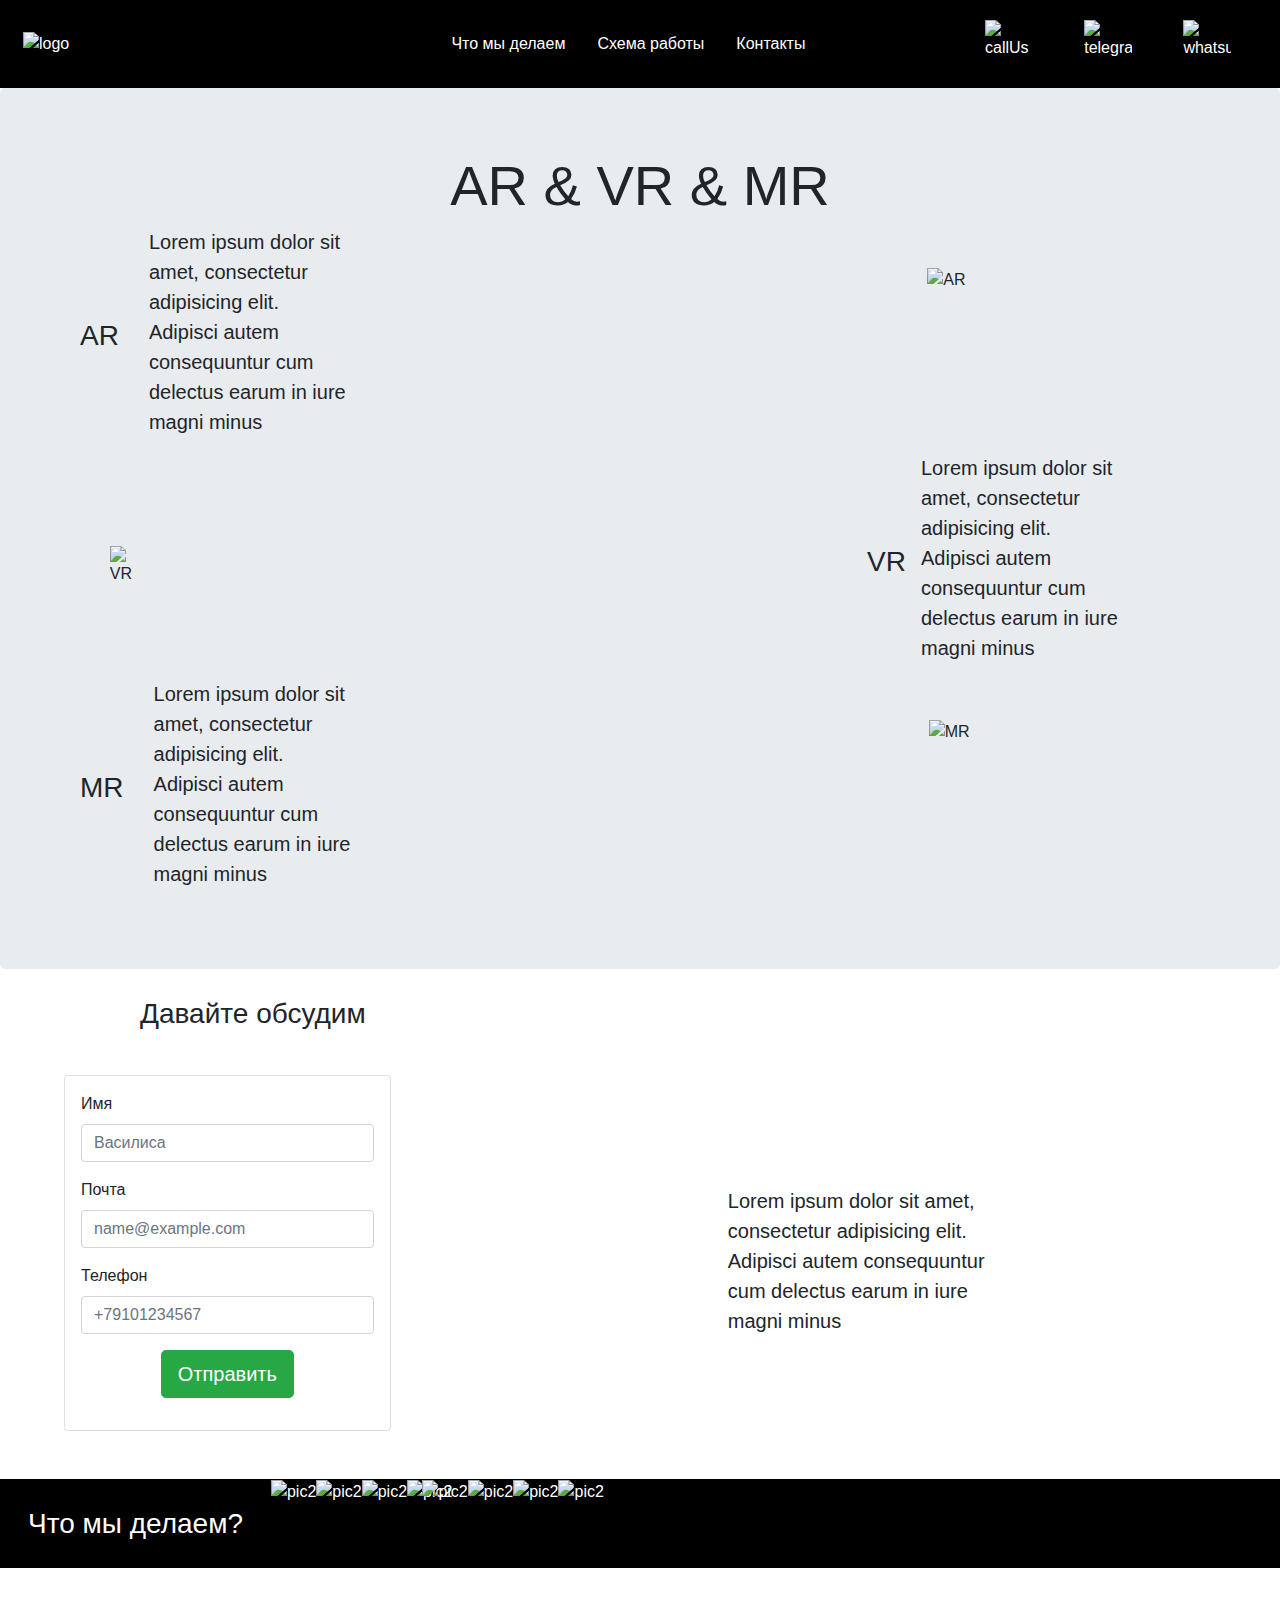
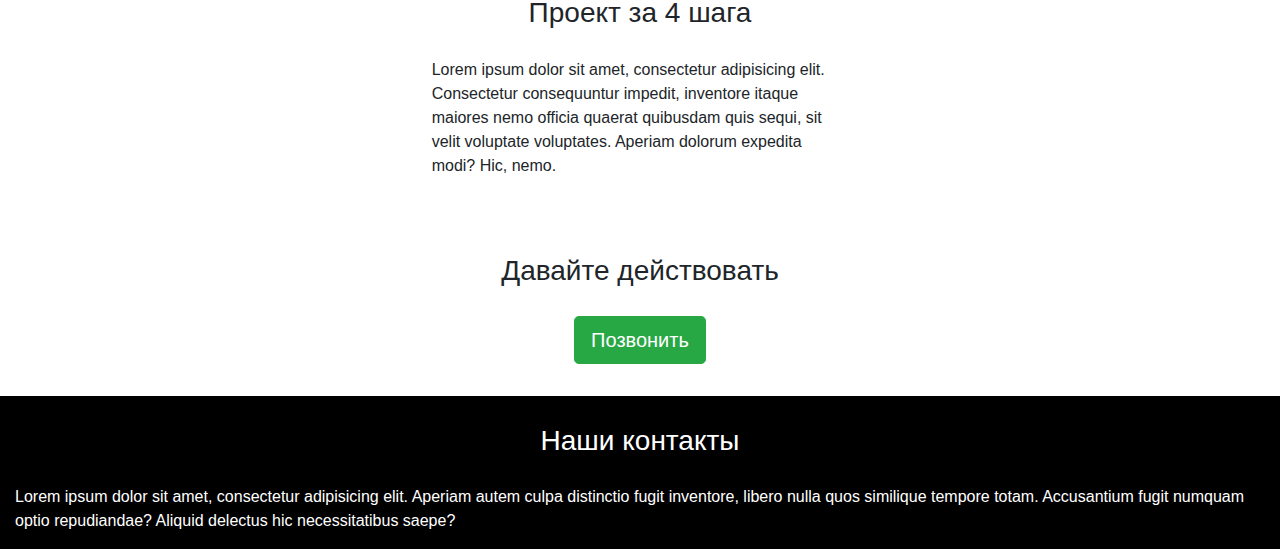
==== index.html @ c07c41b3 "add prototype" ====
<!DOCTYPE html>
<html lang="en">
<head>
    <link rel="stylesheet" href="https://stackpath.bootstrapcdn.com/bootstrap/4.3.1/css/bootstrap.min.css" integrity="sha384-ggOyR0iXCbMQv3Xipma34MD+dH/1fQ784/j6cY/iJTQUOhcWr7x9JvoRxT2MZw1T" crossorigin="anonymous">
    <link href="style.css" rel="stylesheet">
    <meta charset="UTF-8">
    <title>Title</title>
</head>
<body>
<div class="container-fluid">

<!--Первый-->

    <div class="row menu navbar">
        <div class="col">
            <img class="logo_menu" src="https://i.ibb.co/WftdtD3/logo-AVM.png" alt="logo"/>
        </div>
        <div class="col-6">
            <ul class="menu__navbar nav justify-content-center">
                <li class="nav-item">
                    <p class="nav-link">Что мы делаем</p>
                </li>
                <li class="nav-item">
                    <p class="nav-link">Схема работы</p>
                </li>
                <li class="nav-item">
                    <p class="nav-link">Контакты</p>
                </li>
        </div>
        <div class="col d-flex justify-content-center">
            <img class="msg_logo" src="https://image.flaticon.com/icons/svg/1680/1680033.svg" alt="callUs"/>
            <img class="msg_logo" src="https://image.flaticon.com/icons/svg/906/906377.svg" alt="telegram"/>
            <img class="msg_logo" src="https://image.flaticon.com/icons/svg/1384/1384055.svg" alt="whatsupp"/>
        </div>
    </div>

<!--Второй-->

    <div class="row jumbotron">
        <div class="row d-flex justify-content-center">
            <h1 class="display-4">AR & VR & MR</h1>
        </div>
        <div class="row">
            <div class="col-auto d-flex align-items-center ar-row">
            <h3>AR</h3>
            </div>
            <div class="col">
            <p class="lead text__lead">Lorem ipsum dolor sit amet, consectetur adipisicing elit. Adipisci autem consequuntur cum delectus earum in iure magni minus</p>
        </div>
            <div class="col"></div>
            <div class="col d-flex align-items-center">
                <img class="logo_lead" src="https://image.flaticon.com/icons/svg/1615/1615105.svg" alt="AR"/>
            </div>
        </div>
        <div class="row justify-content-end">
            <div class="col-auto d-flex align-items-center vr-row">
                <div class="col"></div>
                <div class="col">
                    <img class="logo_lead logo_lead_left" src="https://image.flaticon.com/icons/svg/1679/1679047.svg" alt="VR"/>
                </div>
                <h3>VR</h3>
            <div class="col-auto">
            <p class="lead text__lead">Lorem ipsum dolor sit amet, consectetur adipisicing elit. Adipisci autem consequuntur cum delectus earum in iure magni minus</p>
            </div>
            </div>
        </div>
        <div class="row">
            <div class="col-auto d-flex align-items-center mr-row">
            <h3>MR</h3>
            </div>
            <div class="col">
            <p class="lead text__lead">Lorem ipsum dolor sit amet, consectetur adipisicing elit. Adipisci autem consequuntur cum delectus earum in iure magni minus</p>
            </div>
            <div class="col"></div>

            <div class="col d-flex align-items-center">
                <img class="logo_lead" src="https://image.flaticon.com/icons/svg/1679/1679040.svg" alt="MR"/>
            </div>
        </div>
    </div>

<!--Третий-->

    <div class="row">
        <div class="row">
            <div class="col">
                   <h3 class="text_form">Давайте обсудим</h3>
             </div>
        </div>
        <div class="row">
            <div class="col-4">
        <div class="card form-card">
            <form>
                <div class="form-group">
                <label for="exampleFormControlInput1">Имя</label>
                <input class="form-control" type="text" placeholder="Василиса">
                </div>
                <div class="form-group">
                    <label for="exampleFormControlInput1">Почта</label>
                    <input type="email" class="form-control" id="exampleFormControlInput1" placeholder="name@example.com">
                </div>
                <div class="form-group">
                    <label for="exampleFormControlInput1">Телефон</label>
                    <input type="tel" class="form-control" id="exampleFormControlInput2" placeholder="+79101234567">
                </div>
                <div class="form-group d-flex justify-content-center">
                <button class="btn btn-success btn-lg">Отправить</button>
                </div>
            </form>
            </div>
            </div>
            <div class="col"></div>

            <div class="col justify-content-end d-flex align-items-center">
                <p class="lead">Lorem ipsum dolor sit amet, consectetur adipisicing elit. Adipisci autem consequuntur cum delectus earum in iure magni minus</p>
            </div>
            <div class="col"></div>
        </div>
    </div>

<!--Четвертый-->

    <div class="row row-grid">
        <div class="row">
            <div class="col d-flex justify-content-center">
                 <h3 class="h3_text"> Что мы делаем?</h3>
            </div>
            <div class="row">
                <div class="col grid">
                    <img class="pic_grid" src="https://angvremya.ru/uploads/posts/2017-10/1507474859_dsc_5240.jpg" alt="pic2"/>
                    <p class="pic_grid__text">Lorem ipsum dolor sit amet, consectetur adipisicing elit. Adipisci autem consequuntur cum delectus earum in iure magni minus</p>
                </div>
                <div class="col grid">
                    <img class="pic_grid" src="https://angvremya.ru/uploads/posts/2017-10/1507474859_dsc_5240.jpg" alt="pic2"/>
                    <p class="pic_grid__text">Lorem ipsum dolor sit amet, consectetur adipisicing elit. Adipisci autem consequuntur cum delectus earum in iure magni minus</p>
                </div>
                <div class="col grid">
                    <img class="pic_grid" src="https://angvremya.ru/uploads/posts/2017-10/1507474859_dsc_5240.jpg" alt="pic2"/>
                    <p class="pic_grid__text">Lorem ipsum dolor sit amet, consectetur adipisicing elit. Adipisci autem consequuntur cum delectus earum in iure magni minus</p>

                </div>
                <div class="col grid">
                    <img class="pic_grid" src="https://angvremya.ru/uploads/posts/2017-10/1507474859_dsc_5240.jpg" alt="pic2"/>
                    <p class="pic_grid__text">Lorem ipsum dolor sit amet, consectetur adipisicing elit. Adipisci autem consequuntur cum delectus earum in iure magni minus</p>

                </div>
            </div>
            <div class="row">
                <div class="col grid">
                    <img class="pic_grid" src="https://angvremya.ru/uploads/posts/2017-10/1507474859_dsc_5240.jpg" alt="pic2"/>
                    <p class="pic_grid__text">Lorem ipsum dolor sit amet, consectetur adipisicing elit. Adipisci autem consequuntur cum delectus earum in iure magni minus</p>

                </div>
                <div class="col grid">
                    <img class="pic_grid" src="https://angvremya.ru/uploads/posts/2017-10/1507474859_dsc_5240.jpg" alt="pic2"/>
                    <p class="pic_grid__text">Lorem ipsum dolor sit amet, consectetur adipisicing elit. Adipisci autem consequuntur cum delectus earum in iure magni minus</p>

                </div>
                <div class="col grid">
                    <img class="pic_grid" src="https://angvremya.ru/uploads/posts/2017-10/1507474859_dsc_5240.jpg" alt="pic2"/>
                    <p class="pic_grid__text">Lorem ipsum dolor sit amet, consectetur adipisicing elit. Adipisci autem consequuntur cum delectus earum in iure magni minus</p>

                </div>
                <div class="col grid">
                    <img class="pic_grid" src="https://angvremya.ru/uploads/posts/2017-10/1507474859_dsc_5240.jpg" alt="pic2"/>
                    <p class="pic_grid__text">Lorem ipsum dolor sit amet, consectetur adipisicing elit. Adipisci autem consequuntur cum delectus earum in iure magni minus</p>

                </div>
            </div>
        </div>
    </div>

    <!--Пятый-->

    <div class="row row-round">
        <div class="row">
            <div class="col d-flex justify-content-center">
                <h3 class="h3_text"> Проект за 4 шага</h3>
            </div>
            <div class="row">
                <div class="col"></div>
                <div class="col">
                    <p>Lorem ipsum dolor sit amet, consectetur adipisicing elit. Consectetur consequuntur impedit, inventore itaque maiores nemo officia quaerat quibusdam quis sequi, sit velit voluptate voluptates. Aperiam dolorum expedita modi? Hic, nemo.   </p>
                </div>
                <div class="col"></div>
            </div>
        </div>
    </div>

    <!--Шестой-->

    <div class="row row_call_us">
            <div class="col d-flex justify-content-center">
                <h3 class="h3_text">Давайте действовать</h3>
            </div>
              <div class="w-100"></div>
                <div class="col d-flex justify-content-center align-items-center">
                    <button class="btn btn-success btn-lg">Позвонить</button>
                </div>
            </div>

    <!--Седьмой-->

    <div class="row row-contacts">
        <div class="col d-flex justify-content-center">
            <h3 class="h3_text">Наши контакты</h3>
        </div>
        <div class="w-100"></div>
        <div class="col d-flex justify-content-center align-items-center">
            <p>Lorem ipsum dolor sit amet, consectetur adipisicing elit. Aperiam autem culpa distinctio fugit inventore, libero nulla quos similique tempore totam. Accusantium fugit numquam optio repudiandae? Aliquid delectus hic necessitatibus saepe?</p>
        </div>
    </div>
</div>
</body>
</html>
---- style.css ----
.menu {
    background-color: black;
    color: white;
    padding: 0.5em;
}

.logo_menu {
    height: 3em;
    width: 9em;
}
.msg_logo {
    height: 3em;
    width: 3em;
    margin: 0 1.6em;
}

.menu__navbar {
    padding-top: 1em;
}

.text__lead {
    width: 10em;
}

.jumbotron {
    display:block;
    margin-bottom: 0;
}

.logo_lead {
    height: 9em;
    margin: 0 1.6em;
}

.logo_lead_left {
    margin-right: 45em;
}

.vr-row {
    margin-right: 7em;

}

.ar-row, .mr-row {
    margin-left: 3em;
}

.form-card {
    padding: 1em 1em 1em 1em;
    margin: 1em 1em 3em 4em;
}

.h3_text {
    margin: 1em 1em 1em 1em;
}

.text_form {
    margin: 1em 1em 1em 5em;

}



.callbackform {
    /*background-color: bisque;*/
}

.row-grid {
    background-color: black;
    color: white;
}

.pic_grid {
    width: 100%;
}

.grid {
    padding: 0;
}

.pic_grid__text {
    opacity: 0;
    position: absolute;
}


.grid:hover {
    content: ' ';
    background-color: rgba(0, 0, 0, 0.5);
    height: 100%;
    opacity: 0.8;
    -webkit-transition: opacity 0.3s;
    -moz-transition: opacity 0.3s;
    -o-transition: opacity 0.3s;
    -ms-transition: opacity 0.3s;
    transition: opacity 0.3s;
}

.grid:hover > .pic_grid__text {
    opacity: 1;
    position: absolute;
    bottom: 3em;
    /* left: 3em; */
    padding-left: 4em;
    color: white;
    width: 20em;
}

.grid:hover:after {
    opacity: 0;
}

.row-round {
    background-color: white;
}

.row_call_us {
    background-image: url("https://cdn.pixabay.com/photo/2014/11/19/09/49/boardwalk-537113_1280.jpg");
    background-repeat: no-repeat;
    background-size: cover;
    /*background-position: left, right;*/
    background-attachment:  scroll;
    padding-bottom: 2em;
}

.msg_logo_xl {
    height: 6em;
    width: 6em;
    margin: 0 1.6em;
}

.row-contacts {
    background: black;
    color: white;
}

.row-round {
    padding-bottom: 2em;
}
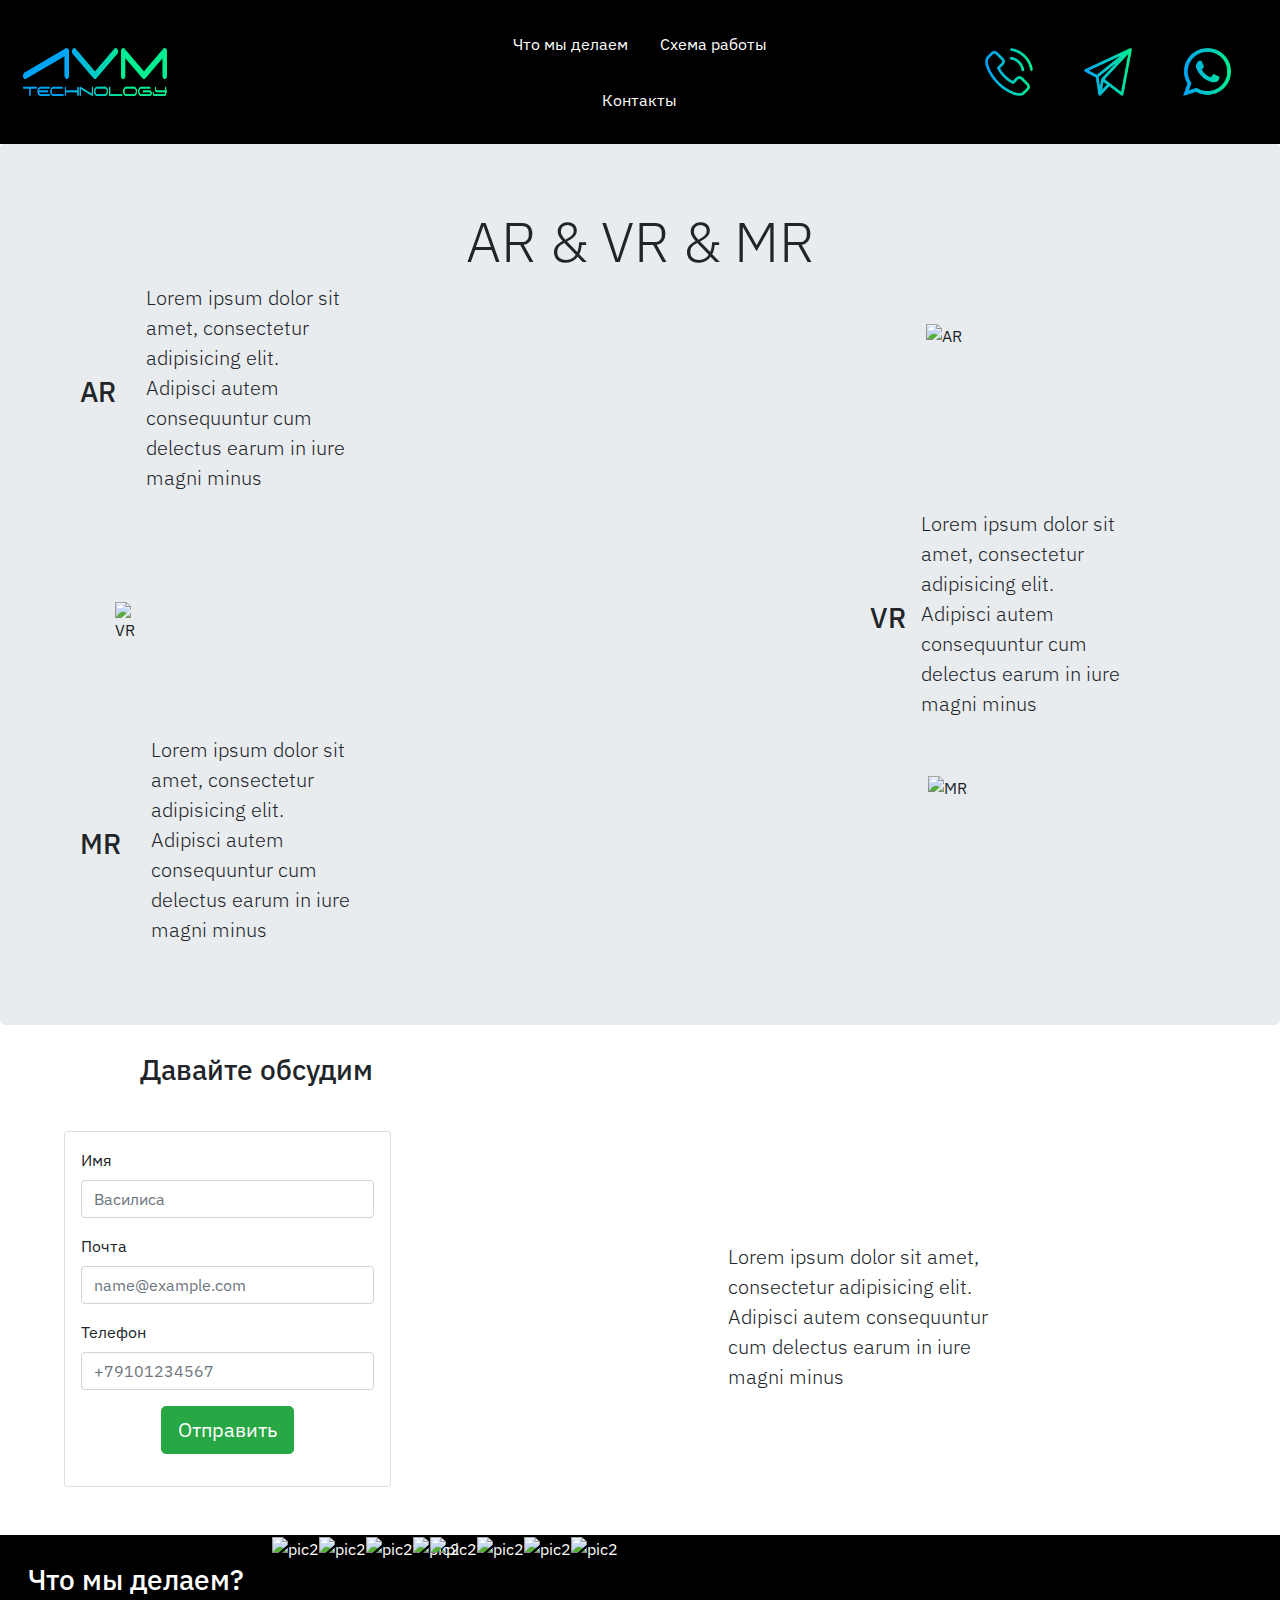
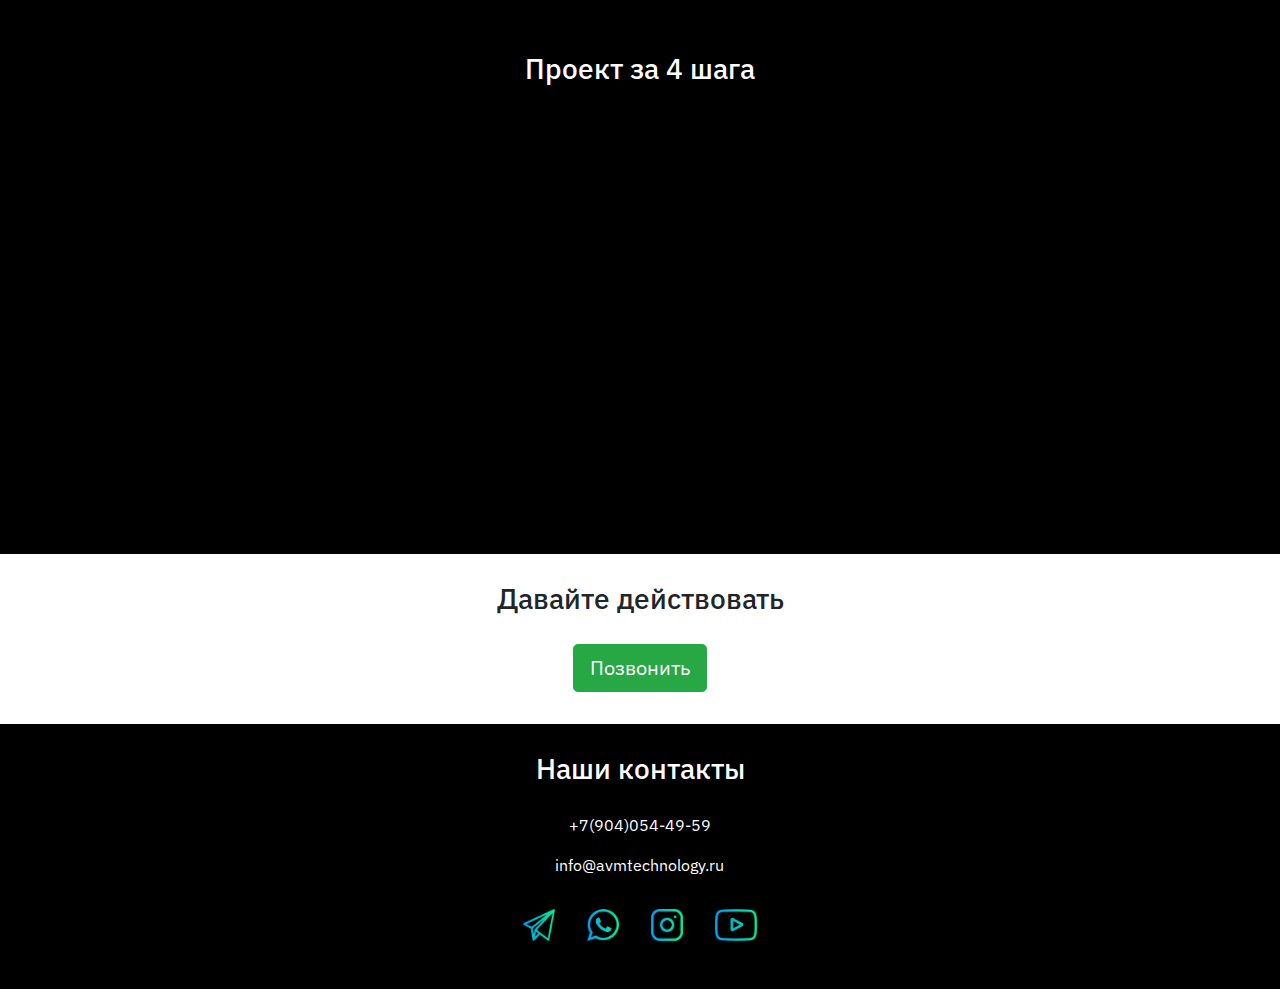
==== commit 4a329d5a: "add animation and original social icon" ====
--- a/index.html
+++ b/index.html
@@ -2,20 +2,21 @@
 <html lang="en">
 <head>
     <link rel="stylesheet" href="https://stackpath.bootstrapcdn.com/bootstrap/4.3.1/css/bootstrap.min.css" integrity="sha384-ggOyR0iXCbMQv3Xipma34MD+dH/1fQ784/j6cY/iJTQUOhcWr7x9JvoRxT2MZw1T" crossorigin="anonymous">
+    <link href="https://fonts.googleapis.com/css?family=IBM+Plex+Sans|Open+Sans" rel="stylesheet">
     <link href="style.css" rel="stylesheet">
+    <link rel="stylesheet" href="revealator/fm.revealator.jquery.min.css">
     <meta charset="UTF-8">
     <title>Title</title>
 </head>
 <body>
 <div class="container-fluid">
-
 <!--Первый-->
 
     <div class="row menu navbar">
         <div class="col">
-            <img class="logo_menu" src="https://i.ibb.co/WftdtD3/logo-AVM.png" alt="logo"/>
-        </div>
-        <div class="col-6">
+            <img class="logo_menu" src="img/logo_AVM.png" alt="logo"/>
+        </div>
+        <div class="col">
             <ul class="menu__navbar nav justify-content-center">
                 <li class="nav-item">
                     <p class="nav-link">Что мы делаем</p>
@@ -27,10 +28,10 @@
                     <p class="nav-link">Контакты</p>
                 </li>
         </div>
-        <div class="col d-flex justify-content-center">
-            <img class="msg_logo" src="https://image.flaticon.com/icons/svg/1680/1680033.svg" alt="callUs"/>
-            <img class="msg_logo" src="https://image.flaticon.com/icons/svg/906/906377.svg" alt="telegram"/>
-            <img class="msg_logo" src="https://image.flaticon.com/icons/svg/1384/1384055.svg" alt="whatsupp"/>
+        <div class="col d-flex justify-content-end">
+            <img class="msg_logo" src="img/phone.png" alt="callUs"/>
+            <img class="msg_logo" src="img/telegram.png" alt="telegram"/>
+            <img class="msg_logo" src="img/whatsapp.png" alt="whatsupp"/>
         </div>
     </div>
 
@@ -145,6 +146,7 @@
 
                 </div>
             </div>
+
             <div class="row">
                 <div class="col grid">
                     <img class="pic_grid" src="https://angvremya.ru/uploads/posts/2017-10/1507474859_dsc_5240.jpg" alt="pic2"/>
@@ -164,7 +166,6 @@
                 <div class="col grid">
                     <img class="pic_grid" src="https://angvremya.ru/uploads/posts/2017-10/1507474859_dsc_5240.jpg" alt="pic2"/>
                     <p class="pic_grid__text">Lorem ipsum dolor sit amet, consectetur adipisicing elit. Adipisci autem consequuntur cum delectus earum in iure magni minus</p>
-
                 </div>
             </div>
         </div>
@@ -172,18 +173,35 @@
 
     <!--Пятый-->
 
-    <div class="row row-round">
+    <div class="row row-round d-flex justify-content-center">
         <div class="row">
             <div class="col d-flex justify-content-center">
                 <h3 class="h3_text"> Проект за 4 шага</h3>
             </div>
-            <div class="row">
-                <div class="col"></div>
-                <div class="col">
-                    <p>Lorem ipsum dolor sit amet, consectetur adipisicing elit. Consectetur consequuntur impedit, inventore itaque maiores nemo officia quaerat quibusdam quis sequi, sit velit voluptate voluptates. Aperiam dolorum expedita modi? Hic, nemo.   </p>
-                </div>
-                <div class="col"></div>
-            </div>
+            <div class="w-100"></div>
+
+            <!--<div class="row">-->
+                    <div class="col d-flex justify-content-center">
+                        <div class="revealator-fade revealator-delay4 revealator-once">
+                            <img class="pic_round" src="img/idea.png" alt="idea"/>
+                            <p class="text_round">Идея<br> Изучаем ваш продукт, выстраиваем концепцию проекта и обсуждаем с вами </p>
+                        </div>
+                        <div class="revealator-fade revealator-delay10 revealator-once">
+                            <img class="pic_round " src="img/tz.png" alt="tz"/>
+                            <p class="text_round">Техническое задание<br> Разработка карты проекта, согласование нюансов, подписание договора, начало работы по проекту </p>
+                        </div>
+                        <div class="revealator-fade revealator-delay16 revealator-once">
+                            <img class="pic_round" src="img/rp.png" alt="rp"/>
+                            <p class="text_round">Реализация проекта<br> назначение менеджера, который полностью курирует ваш проект, поэтапная разработка проекта, еженедельные отчеты </p>
+                        </div>
+                        <div class="revealator-fade revealator-delay22 revealator-once">
+                            <img class="pic_round " src="img/help.png" alt="help"/>
+                            <p class="text_round">Запуск и поддержка<br> сдача готового проекта и его запуск - с этого только начинается наше сотрудничество. Мы продолжаем развивать и продвигать ваши идеи!</p>
+                        </div>
+                    </div>
+
+            </div>
+                <!--</div>-->
         </div>
     </div>
 
@@ -201,15 +219,26 @@
 
     <!--Седьмой-->
 
-    <div class="row row-contacts">
+    <div class="row row-contacts d-flex justify-content-center align-items-center">
         <div class="col d-flex justify-content-center">
             <h3 class="h3_text">Наши контакты</h3>
         </div>
         <div class="w-100"></div>
-        <div class="col d-flex justify-content-center align-items-center">
-            <p>Lorem ipsum dolor sit amet, consectetur adipisicing elit. Aperiam autem culpa distinctio fugit inventore, libero nulla quos similique tempore totam. Accusantium fugit numquam optio repudiandae? Aliquid delectus hic necessitatibus saepe?</p>
-        </div>
-    </div>
+        <div class="row d-flex justify-content-center align-items-center">
+            <p>+7(904)054-49-59</p>
+            <div class="w-100"></div>
+            <p> info@avmtechnology.ru</p>
+            <div class="w-100"></div>
+            <img class="msg_logo_xs" src="img/telegram.png" alt="telegram"/>
+            <img class="msg_logo_xs" src="img/whatsapp.png" alt="whatsupp"/>
+            <img class="msg_logo_xs" src="img/inst.png" alt="inst"/>
+            <img class="msg_logo_xs" src="img/youtube.png" alt="youtube"/>
+        </div>
+    </div>
+
 </div>
+
+<script src="revealator/jquery-1.11.3.min.js"></script>
+<script src="revealator/fm.revealator.jquery.min.js"></script>
 </body>
 </html>--- a/style.css
+++ b/style.css
@@ -1,7 +1,14 @@
+
+
+* {
+    font-family: 'IBM Plex Sans','Open Sans', sans-serif;
+}
+
 .menu {
     background-color: black;
     color: white;
     padding: 0.5em;
+    /*position: fixed;*/
 }
 
 .logo_menu {
@@ -110,12 +117,9 @@
     opacity: 0;
 }
 
-.row-round {
-    background-color: white;
-}
 
 .row_call_us {
-    background-image: url("https://cdn.pixabay.com/photo/2014/11/19/09/49/boardwalk-537113_1280.jpg");
+    background-image: url("https://cdn.pixabay.com/photo/2019/04/04/03/27/flowers-4101916_1280.jpg");
     background-repeat: no-repeat;
     background-size: cover;
     /*background-position: left, right;*/
@@ -132,8 +136,29 @@
 .row-contacts {
     background: black;
     color: white;
+    padding-bottom: 2em;
 }
 
 .row-round {
     padding-bottom: 2em;
+    color: white;
+    background-color: black;
+
+}
+
+.msg_logo_xs {
+    height: 2em;
+    /*width: 1em;*/
+    margin: 1em;
+}
+
+.pic_round {
+    height: 9em;
+    margin: 2em 4em;
+}
+
+.text_round {
+    width: 15em;
+    margin: 1em;
+    text-align: center;
 }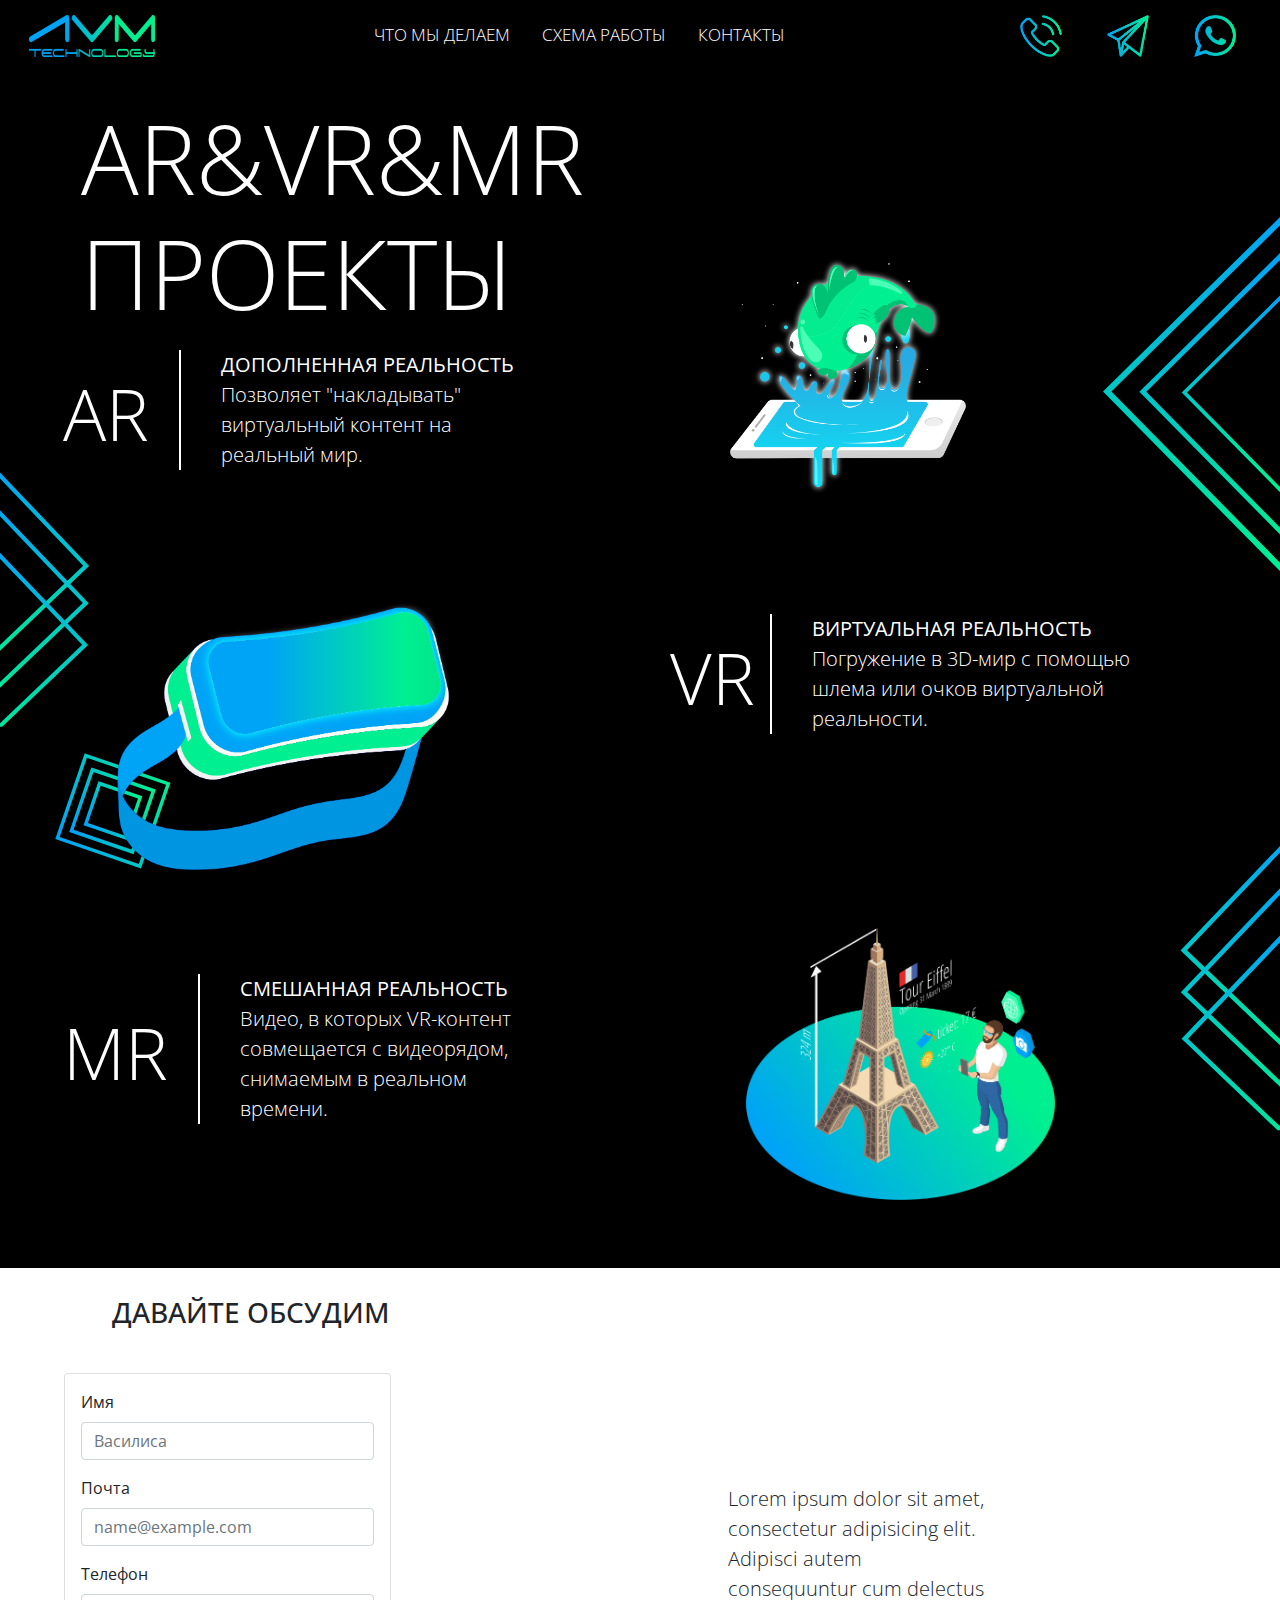
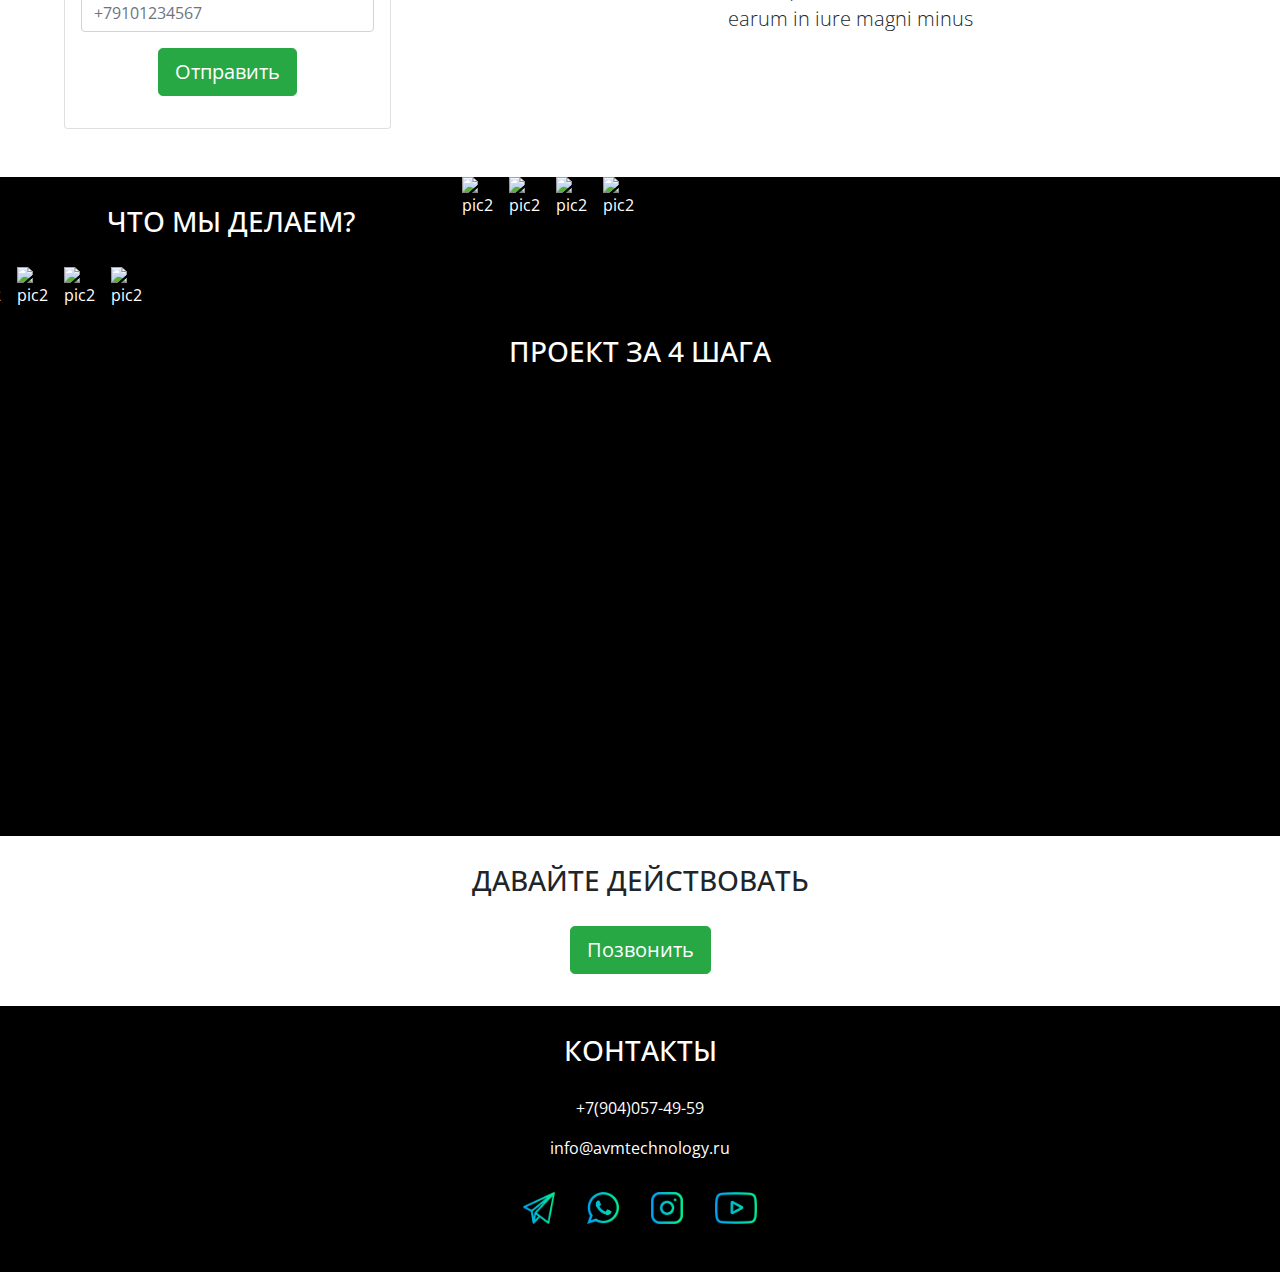
==== commit 12125957: "edit first block" ====
--- a/index.html
+++ b/index.html
@@ -6,86 +6,103 @@
     <link href="style.css" rel="stylesheet">
     <link rel="stylesheet" href="revealator/fm.revealator.jquery.min.css">
     <meta charset="UTF-8">
+    <meta name="viewport" content="width=device-width, initial-scale=1">
     <title>Title</title>
 </head>
 <body>
 <div class="container-fluid">
 <!--Первый-->
 
-    <div class="row menu navbar">
-        <div class="col">
+    <div class="row menu sticky-top">
+        <div class="col-auto">
             <img class="logo_menu" src="img/logo_AVM.png" alt="logo"/>
         </div>
-        <div class="col">
+        <div class="col" id="menu">
             <ul class="menu__navbar nav justify-content-center">
                 <li class="nav-item">
-                    <p class="nav-link">Что мы делаем</p>
+                    <p class="nav-link"><a href="#WhatWeDo">ЧТО МЫ ДЕЛАЕМ</a></p>
                 </li>
                 <li class="nav-item">
-                    <p class="nav-link">Схема работы</p>
+                    <p class="nav-link"><a href="#howWorks">СХЕМА РАБОТЫ</a></p>
                 </li>
                 <li class="nav-item">
-                    <p class="nav-link">Контакты</p>
+                    <p class="nav-link"><a href="#contacts">КОНТАКТЫ</a></p>
                 </li>
         </div>
-        <div class="col d-flex justify-content-end">
-            <img class="msg_logo" src="img/phone.png" alt="callUs"/>
-            <img class="msg_logo" src="img/telegram.png" alt="telegram"/>
-            <img class="msg_logo" src="img/whatsapp.png" alt="whatsupp"/>
+        <div class="col-auto d-flex justify-content-end">
+            <a href="">
+                <img class="msg_logo" src="img/phone.png" alt="callUs"/>
+            </a>
+            <a href="">
+                <img class="msg_logo" src="img/telegram.png" alt="telegram"/>
+            </a>
+            <a href="https://api.whatsapp.com/send?phone=79040574959">
+                <img class="msg_logo" src="img/whatsapp.png" alt="whatsupp"/>
+            </a>
         </div>
     </div>
 
 <!--Второй-->
 
-    <div class="row jumbotron">
-        <div class="row d-flex justify-content-center">
-            <h1 class="display-4">AR & VR & MR</h1>
-        </div>
-        <div class="row">
-            <div class="col-auto d-flex align-items-center ar-row">
-            <h3>AR</h3>
-            </div>
+    <div class="row projects_block">
+        <div class="projects_block_right_side">
+        <div class="row">
+            <h1 class="display-1">AR&VR&MR<br>ПРОЕКТЫ</h1>
+        </div>
+        <div class="row ar-row">
+            <div class="col-auto d-flex align-items-center">
+                 <h1 class="display-3">AR</h1>
+            </div>
+            <div class="col-auto d-flex align-items-center">
+            <p class="lead text__lead">
+                <strong>ДОПОЛНЕННАЯ РЕАЛЬНОСТЬ</strong>
+                <br>
+                Позволяет "накладывать" виртуальный контент на реальный мир.
+            </p>
+        </div>
+            <!--<div class="d-flex align-items-center">-->
+                <img class="logo_lead AR" src="img/2.png" alt="AR"/>
+            <!--</div>-->
+        </div>
+        <div class="row justify-content-end vr-row">
+            <div class="col-auto d-flex align-items-center">
+                <h1 class="display-3">VR</h1>
+            <div class="col-auto">
+            <p class="lead text__lead">
+                <strong>ВИРТУАЛЬНАЯ РЕАЛЬНОСТЬ</strong>
+                <br>
+                Погружение в 3D-мир с помощью шлема или очков виртуальной реальности.
+            </p>
+            </div>
+                <!--<div class="d-flex align-items-center">-->
+                    <img class="logo_lead VR" src="img/1.png" alt="VR"/>
+                <!--</div>-->
+            </div>
+        </div>
+        <div class="row mr-row">
+            <div class="col-auto d-flex align-items-center">
+            <h1 class="display-3">MR</h1>
+            </div>
+            <div class="col-auto d-flex align-items-center">
+            <p class="lead text__lead">
+                <strong>СМЕШАННАЯ РЕАЛЬНОСТЬ</strong>
+                <br>
+                Видео, в которых VR-контент совмещается с видеорядом, снимаемым в реальном времени.
+            </p>
+            </div>
+            <!--<div class="d-flex align-items-center">-->
+                <img class="logo_lead MR" src="img/3.png" alt="MR"/>
+            <!--</div>-->
+        </div>
+    </div>
+    </div>
+
+<!--Третий-->
+
+    <div class="row">
+        <div class="row">
             <div class="col">
-            <p class="lead text__lead">Lorem ipsum dolor sit amet, consectetur adipisicing elit. Adipisci autem consequuntur cum delectus earum in iure magni minus</p>
-        </div>
-            <div class="col"></div>
-            <div class="col d-flex align-items-center">
-                <img class="logo_lead" src="https://image.flaticon.com/icons/svg/1615/1615105.svg" alt="AR"/>
-            </div>
-        </div>
-        <div class="row justify-content-end">
-            <div class="col-auto d-flex align-items-center vr-row">
-                <div class="col"></div>
-                <div class="col">
-                    <img class="logo_lead logo_lead_left" src="https://image.flaticon.com/icons/svg/1679/1679047.svg" alt="VR"/>
-                </div>
-                <h3>VR</h3>
-            <div class="col-auto">
-            <p class="lead text__lead">Lorem ipsum dolor sit amet, consectetur adipisicing elit. Adipisci autem consequuntur cum delectus earum in iure magni minus</p>
-            </div>
-            </div>
-        </div>
-        <div class="row">
-            <div class="col-auto d-flex align-items-center mr-row">
-            <h3>MR</h3>
-            </div>
-            <div class="col">
-            <p class="lead text__lead">Lorem ipsum dolor sit amet, consectetur adipisicing elit. Adipisci autem consequuntur cum delectus earum in iure magni minus</p>
-            </div>
-            <div class="col"></div>
-
-            <div class="col d-flex align-items-center">
-                <img class="logo_lead" src="https://image.flaticon.com/icons/svg/1679/1679040.svg" alt="MR"/>
-            </div>
-        </div>
-    </div>
-
-<!--Третий-->
-
-    <div class="row">
-        <div class="row">
-            <div class="col">
-                   <h3 class="text_form">Давайте обсудим</h3>
+                   <h3 class="text_form">ДАВАЙТЕ ОБСУДИМ</h3>
              </div>
         </div>
         <div class="row">
@@ -116,15 +133,15 @@
                 <p class="lead">Lorem ipsum dolor sit amet, consectetur adipisicing elit. Adipisci autem consequuntur cum delectus earum in iure magni minus</p>
             </div>
             <div class="col"></div>
+
         </div>
     </div>
 
 <!--Четвертый-->
-
     <div class="row row-grid">
         <div class="row">
             <div class="col d-flex justify-content-center">
-                 <h3 class="h3_text"> Что мы делаем?</h3>
+                 <h3 class="h3_text" id="WhatWeDo">ЧТО МЫ ДЕЛАЕМ?</h3>
             </div>
             <div class="row">
                 <div class="col grid">
@@ -146,6 +163,7 @@
 
                 </div>
             </div>
+                <div class="w-100"></div>
 
             <div class="row">
                 <div class="col grid">
@@ -176,40 +194,39 @@
     <div class="row row-round d-flex justify-content-center">
         <div class="row">
             <div class="col d-flex justify-content-center">
-                <h3 class="h3_text"> Проект за 4 шага</h3>
+                <h3 class="h3_text" id="howWorks">ПРОЕКТ ЗА 4 ШАГА</h3>
             </div>
             <div class="w-100"></div>
 
             <!--<div class="row">-->
                     <div class="col d-flex justify-content-center">
-                        <div class="revealator-fade revealator-delay4 revealator-once">
+                        <div class="revealator-fade revealator-delay  revealator-once revealator-below">
                             <img class="pic_round" src="img/idea.png" alt="idea"/>
-                            <p class="text_round">Идея<br> Изучаем ваш продукт, выстраиваем концепцию проекта и обсуждаем с вами </p>
-                        </div>
-                        <div class="revealator-fade revealator-delay10 revealator-once">
+                            <p class="text_round"><strong>ИДЕЯ</strong><br> Изучаем ваш продукт, выстраиваем концепцию проекта и обсуждаем с вами </p>
+                        </div>
+                        <div class="revealator-fade revealator-delay3  revealator-once revealator-below">
                             <img class="pic_round " src="img/tz.png" alt="tz"/>
-                            <p class="text_round">Техническое задание<br> Разработка карты проекта, согласование нюансов, подписание договора, начало работы по проекту </p>
-                        </div>
-                        <div class="revealator-fade revealator-delay16 revealator-once">
+                            <p class="text_round"><strong>ТЕХНИЧЕСКОЕ ЗАДАНИЕ</strong><br> Разработка карты проекта, согласование нюансов, подписание договора, начало работы по проекту </p>
+                        </div>
+                        <div class="revealator-fade revealator-delay6  revealator-once revealator-below">
                             <img class="pic_round" src="img/rp.png" alt="rp"/>
-                            <p class="text_round">Реализация проекта<br> назначение менеджера, который полностью курирует ваш проект, поэтапная разработка проекта, еженедельные отчеты </p>
-                        </div>
-                        <div class="revealator-fade revealator-delay22 revealator-once">
+                            <p class="text_round"><strong>РЕАЛИЗАЦИЯ ПРОЕКТА</strong><br> назначение менеджера, который полностью курирует ваш проект, поэтапная разработка проекта, еженедельные отчеты </p>
+                        </div>
+                        <div class="revealator-fade revealator-delay9  revealator-once revealator-below">
                             <img class="pic_round " src="img/help.png" alt="help"/>
-                            <p class="text_round">Запуск и поддержка<br> сдача готового проекта и его запуск - с этого только начинается наше сотрудничество. Мы продолжаем развивать и продвигать ваши идеи!</p>
+                            <p class="text_round"><strong>ЗАПУСК И ПОДДЕРЖКА</strong><br> сдача готового проекта и его запуск - с этого только начинается наше сотрудничество. Мы продолжаем развивать и продвигать ваши идеи!</p>
                         </div>
                     </div>
 
             </div>
                 <!--</div>-->
         </div>
-    </div>
 
     <!--Шестой-->
 
     <div class="row row_call_us">
             <div class="col d-flex justify-content-center">
-                <h3 class="h3_text">Давайте действовать</h3>
+                <h3 class="h3_text">ДАВАЙТЕ ДЕЙСТВОВАТЬ</h3>
             </div>
               <div class="w-100"></div>
                 <div class="col d-flex justify-content-center align-items-center">
@@ -221,24 +238,36 @@
 
     <div class="row row-contacts d-flex justify-content-center align-items-center">
         <div class="col d-flex justify-content-center">
-            <h3 class="h3_text">Наши контакты</h3>
+            <h3 class="h3_text" id="contacts">КОНТАКТЫ</h3>
         </div>
         <div class="w-100"></div>
         <div class="row d-flex justify-content-center align-items-center">
-            <p>+7(904)054-49-59</p>
+            <p>+7(904)057-49-59</p>
             <div class="w-100"></div>
             <p> info@avmtechnology.ru</p>
             <div class="w-100"></div>
-            <img class="msg_logo_xs" src="img/telegram.png" alt="telegram"/>
-            <img class="msg_logo_xs" src="img/whatsapp.png" alt="whatsupp"/>
-            <img class="msg_logo_xs" src="img/inst.png" alt="inst"/>
-            <img class="msg_logo_xs" src="img/youtube.png" alt="youtube"/>
+            <a href="">
+                 <img class="msg_logo_xs" src="img/telegram.png" alt="telegram"/>
+            </a>
+            <a href="https://api.whatsapp.com/send?phone=79040574959">
+                <img class="msg_logo_xs" src="img/whatsapp.png" alt="whatsupp"/>
+            </a>
+            <a href="https://www.instagram.com/">
+                <img class="msg_logo_xs" src="img/inst.png" alt="inst"/>
+            </a>
+            <a href="https://www.youtube.com/">
+                <img class="msg_logo_xs" src="img/youtube.png" alt="youtube"/>
+            </a>
         </div>
     </div>
 
 </div>
+</div>
+
 
 <script src="revealator/jquery-1.11.3.min.js"></script>
 <script src="revealator/fm.revealator.jquery.min.js"></script>
+<script src="script.js"></script>
+<script src="https://ajax.googleapis.com/ajax/libs/jquery/2.1.4/jquery.min.js"></script>
 </body>
 </html>--- a/style.css
+++ b/style.css
@@ -1,19 +1,41 @@
-
-
 * {
-    font-family: 'IBM Plex Sans','Open Sans', sans-serif;
+    font-family: 'Open Sans', sans-serif;
+    /*font-size: 13px;*/
+}
+
+a, a:hover {
+    color:white;
+    text-decoration: none;
+}
+.nav-link {
+    font-size: 1.2em;
+    font-weight: 100;
 }
 
 .menu {
     background-color: black;
     color: white;
-    padding: 0.5em;
-    /*position: fixed;*/
+    padding:0 0.5em;
+    position: relative;
+    display: -ms-flexbox;
+    display: flex;
+    -ms-flex-wrap: wrap;
+    flex-wrap: wrap;
+    -ms-flex-align: center;
+    align-items: center;
+    -ms-flex-pack: justify;
+    justify-content: space-between;
+    font-size: 14px;
+    position: -webkit-sticky;
+    position: sticky;
+    top: 0;
+    z-index: 1020;
 }
 
 .logo_menu {
     height: 3em;
     width: 9em;
+    margin: 0.5em;
 }
 .msg_logo {
     height: 3em;
@@ -26,30 +48,86 @@
 }
 
 .text__lead {
-    width: 10em;
-}
-
-.jumbotron {
+    width: 20em;
+    border-left: 0.1em solid white;
+    padding: 0 2em;
+}
+
+.projects_block_right_side {
+    background-image: url("img/right.svg");
+    background-position:  right;
+    /*background-attachment: fixed;*/
+    background-size: contain;
+
+    background-repeat: no-repeat;
+    color: white;
+}
+
+.projects_block {
+    /*margin-top: em;*/
+    /*padding: 2rem 1rem;*/
+    /*margin-bottom: 2rem;*/
+    /*border-radius: 0.3rem;*/
     display:block;
-    margin-bottom: 0;
+    /*margin-bottom: 0;*/
+    /*margin-top: 2em;*/
+    background-image: url("img/left.svg");
+    background-position: left;
+    background-size: contain;
+    background-color: black;
+    background-repeat: no-repeat;
+    padding-bottom: 2em;
+}
+
+.display-1 {
+    margin-top: 0.3em;
+    margin-left: 1em;
+    margin-bottom: 0.2em;
+
 }
 
 .logo_lead {
-    height: 9em;
-    margin: 0 1.6em;
+    height: 17em;
+    position: absolute;
+    margin: 0 2.6em;
+}
+
+.AR {
+    top: 15em;
+    left: 43em;
+
+}
+
+.VR {
+    top: -1em;
+    right: 44em;
+}
+
+.MR {
+    top: 58em;
+    left: 44em;
 }
 
 .logo_lead_left {
-    margin-right: 45em;
+    position: relative;
+    left: -14em;
 }
 
 .vr-row {
-    margin-right: 7em;
-
-}
-
-.ar-row, .mr-row {
+    margin-right: 5em;
+    margin-bottom: 14em;
+
+}
+
+.mr-row {
+    margin-left:3em;
+    margin-bottom: 6em;
+}
+
+.ar-row {
     margin-left: 3em;
+    margin-bottom: 8em;
+
 }
 
 .form-card {
@@ -62,7 +140,7 @@
 }
 
 .text_form {
-    margin: 1em 1em 1em 5em;
+    margin: 1em 1em 1em 4em;
 
 }
 
@@ -78,7 +156,8 @@
 }
 
 .pic_grid {
-    width: 100%;
+    width: 75%;
+    display: block;
 }
 
 .grid {
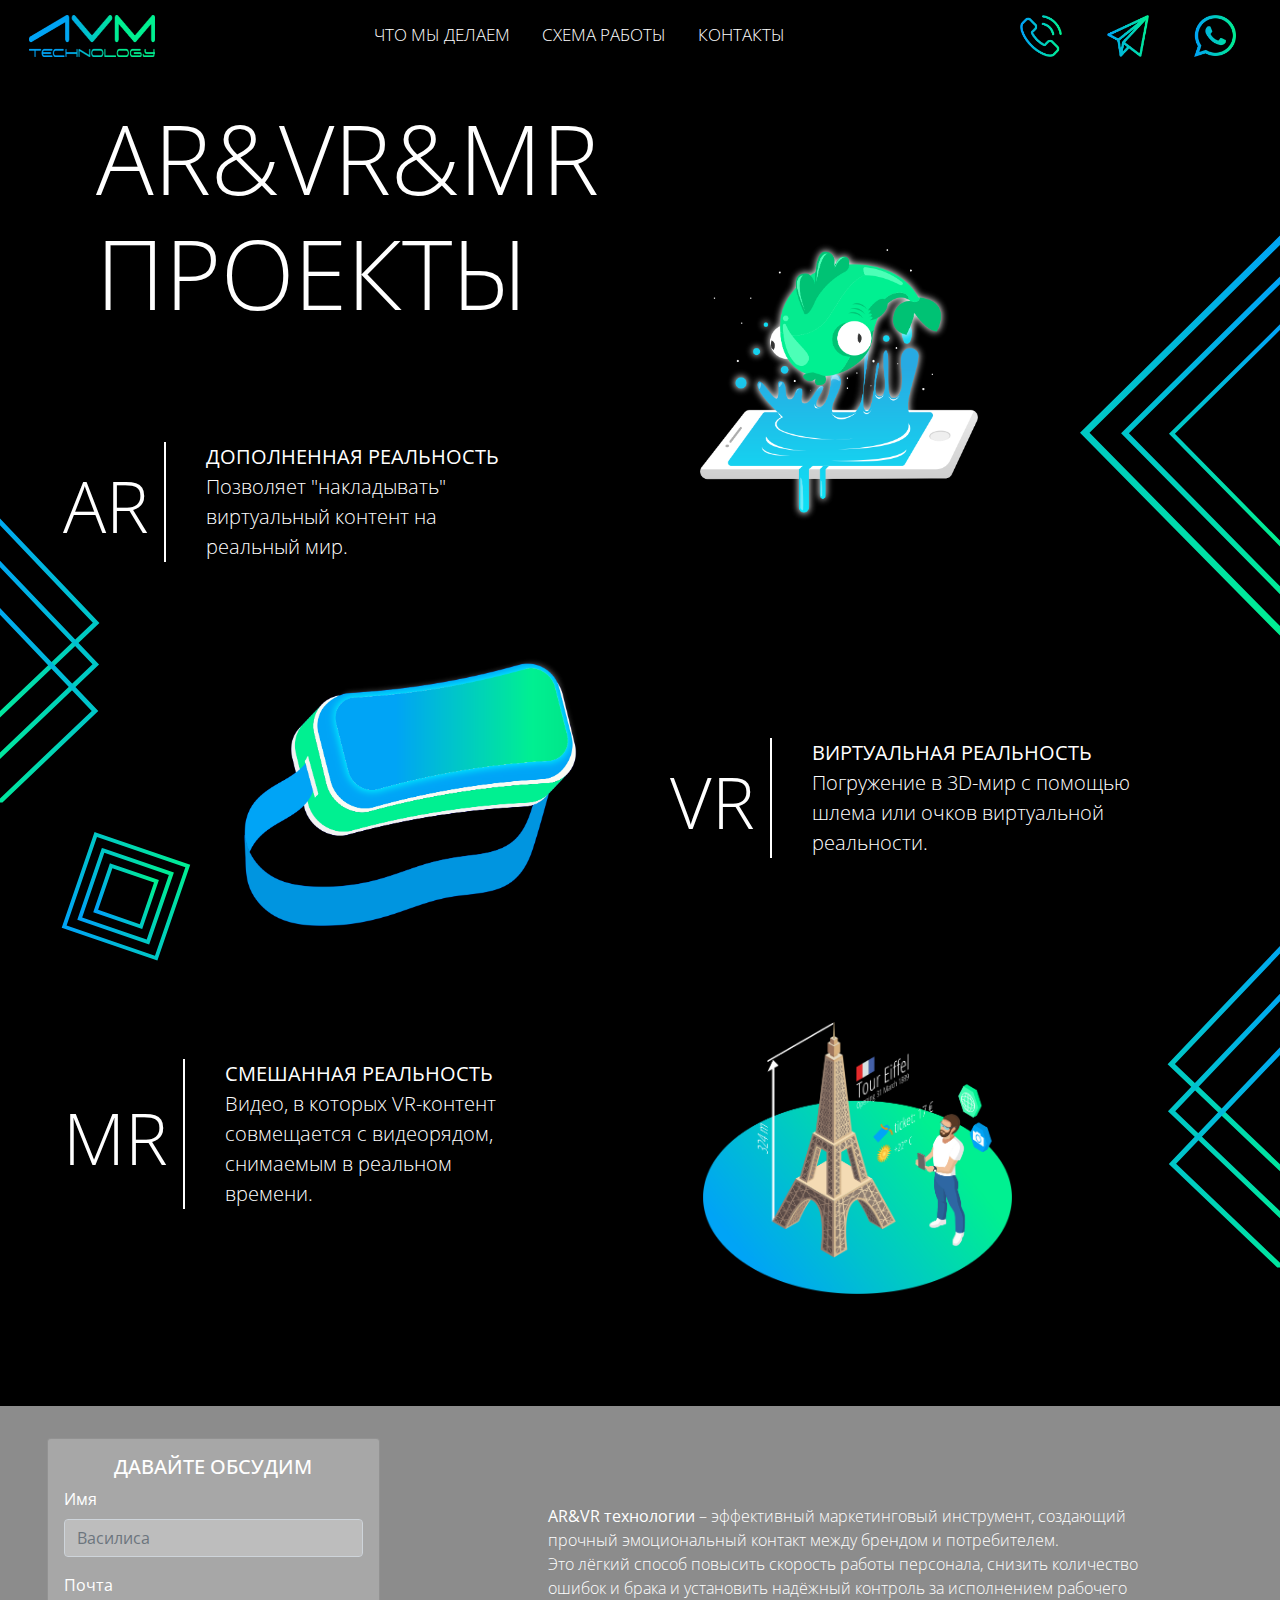
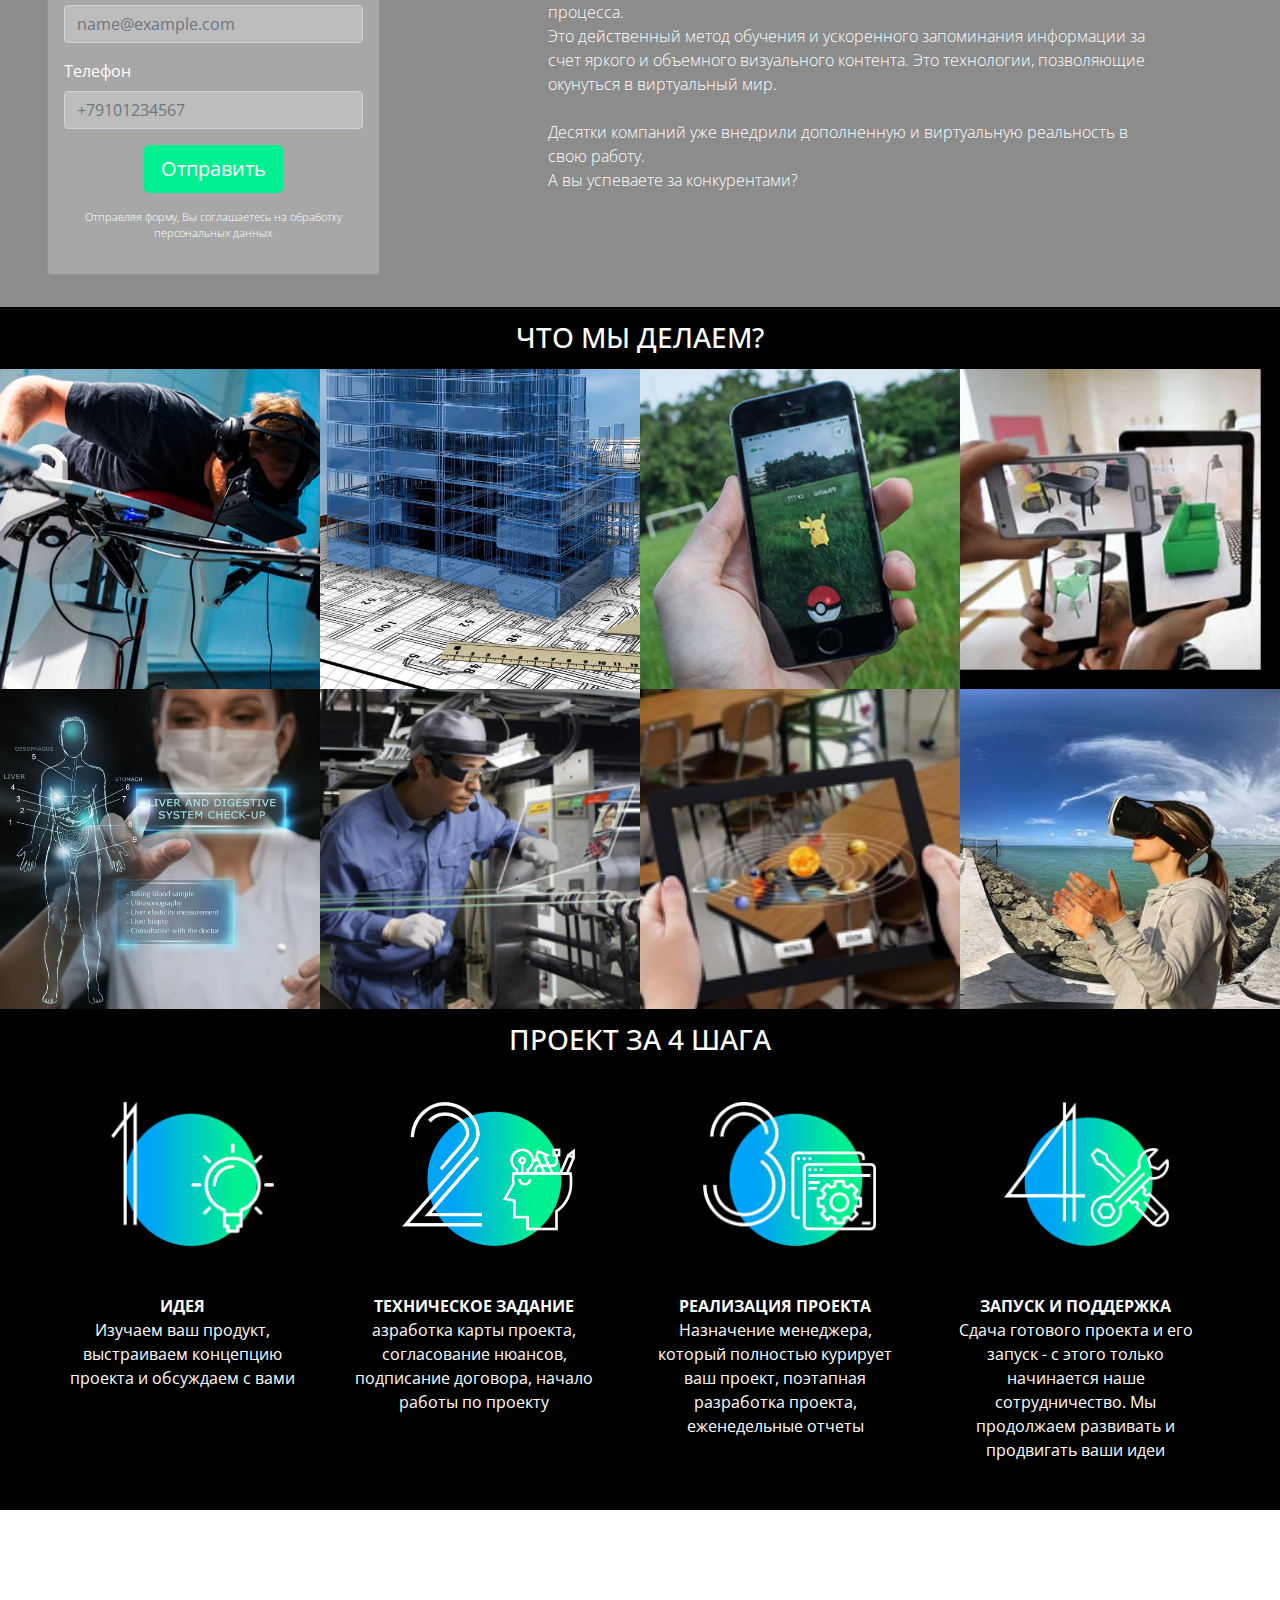
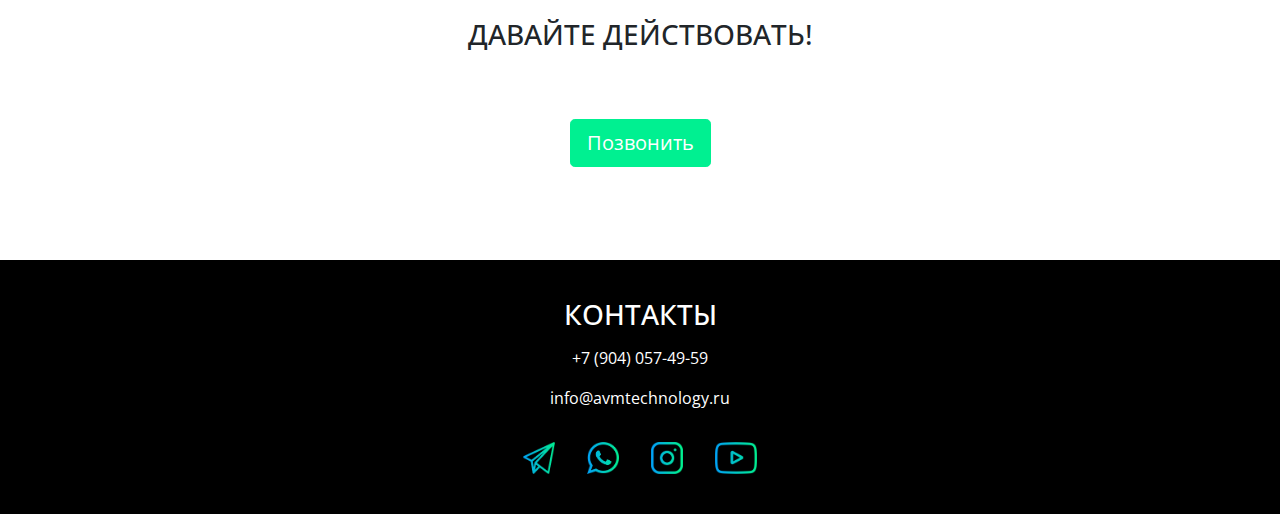
==== commit c4dee07e: "edit form blocks" ====
--- a/index.html
+++ b/index.html
@@ -7,265 +7,301 @@
     <link rel="stylesheet" href="revealator/fm.revealator.jquery.min.css">
     <meta charset="UTF-8">
     <meta name="viewport" content="width=device-width, initial-scale=1">
+    <meta http-equiv="Content-Type" content="text/html; charset=utf-8">
     <title>Title</title>
 </head>
 <body>
-<div class="container-fluid">
+<!--<div>-->
 <!--Первый-->
 
-    <div class="row menu sticky-top">
-        <div class="col-auto">
-            <img class="logo_menu" src="img/logo_AVM.png" alt="logo"/>
-        </div>
-        <div class="col" id="menu">
-            <ul class="menu__navbar nav justify-content-center">
-                <li class="nav-item">
-                    <p class="nav-link"><a href="#WhatWeDo">ЧТО МЫ ДЕЛАЕМ</a></p>
-                </li>
-                <li class="nav-item">
-                    <p class="nav-link"><a href="#howWorks">СХЕМА РАБОТЫ</a></p>
-                </li>
-                <li class="nav-item">
-                    <p class="nav-link"><a href="#contacts">КОНТАКТЫ</a></p>
-                </li>
-        </div>
-        <div class="col-auto d-flex justify-content-end">
-            <a href="">
-                <img class="msg_logo" src="img/phone.png" alt="callUs"/>
-            </a>
-            <a href="">
-                <img class="msg_logo" src="img/telegram.png" alt="telegram"/>
-            </a>
-            <a href="https://api.whatsapp.com/send?phone=79040574959">
-                <img class="msg_logo" src="img/whatsapp.png" alt="whatsupp"/>
-            </a>
-        </div>
-    </div>
+<div class="row menu sticky-top">
+    <div class="col-auto">
+        <img class="logo_menu" src="img/logo_AVM.png" alt="logo"/>
+    </div>
+    <div class="col" id="menu">
+        <ul class="menu__navbar nav justify-content-center">
+            <li class="nav-item">
+                <p class="nav-link"><a href="#WhatWeDo">ЧТО МЫ ДЕЛАЕМ</a></p>
+            </li>
+            <li class="nav-item">
+                <p class="nav-link"><a href="#howWorks">СХЕМА РАБОТЫ</a></p>
+            </li>
+            <li class="nav-item">
+                <p class="nav-link"><a href="#contacts">КОНТАКТЫ</a></p>
+            </li>
+    </div>
+    <div class="col-auto d-flex justify-content-end">
+        <a href="">
+            <img class="msg_logo" src="img/phone.png" alt="callUs"/>
+        </a>
+        <a href="">
+            <img class="msg_logo" src="img/telegram.png" alt="telegram"/>
+        </a>
+        <a href="https://api.whatsapp.com/send?phone=79040574959">
+            <img class="msg_logo" src="img/whatsapp.png" alt="whatsupp"/>
+        </a>
+    </div>
+</div>
 
 <!--Второй-->
 
-    <div class="row projects_block">
-        <div class="projects_block_right_side">
+<div class="row projects_block">
+    <div class="projects_block_right_side">
         <div class="row">
-            <h1 class="display-1">AR&VR&MR<br>ПРОЕКТЫ</h1>
+            <p class="display-1">AR&VR&MR<br>ПРОЕКТЫ</p>
         </div>
         <div class="row ar-row">
             <div class="col-auto d-flex align-items-center">
-                 <h1 class="display-3">AR</h1>
-            </div>
+                <h1 class="display-3">AR</h1>
+                <!--</div>-->
+                <div class="col-auto d-flex align-items-center">
+                    <p class="lead text__lead">
+                        <strong>ДОПОЛНЕННАЯ РЕАЛЬНОСТЬ</strong>
+                        <br>
+                        Позволяет "накладывать" виртуальный контент на реальный мир.
+                    </p>
+                </div>
+            </div>
+            <!--<div class="d-flex align-items-center">-->
+            <img class="logo_lead AR" src="img/2.png" alt="AR"/>
+            <!--</div>-->
+        </div>
+        <div class="row justify-content-end vr-row ">
+            <img class="logo_lead VR" src="img/1.png" alt="VR"/>
+
             <div class="col-auto d-flex align-items-center">
-            <p class="lead text__lead">
-                <strong>ДОПОЛНЕННАЯ РЕАЛЬНОСТЬ</strong>
-                <br>
-                Позволяет "накладывать" виртуальный контент на реальный мир.
-            </p>
-        </div>
-            <!--<div class="d-flex align-items-center">-->
-                <img class="logo_lead AR" src="img/2.png" alt="AR"/>
-            <!--</div>-->
-        </div>
-        <div class="row justify-content-end vr-row">
-            <div class="col-auto d-flex align-items-center">
+
                 <h1 class="display-3">VR</h1>
-            <div class="col-auto">
-            <p class="lead text__lead">
-                <strong>ВИРТУАЛЬНАЯ РЕАЛЬНОСТЬ</strong>
-                <br>
-                Погружение в 3D-мир с помощью шлема или очков виртуальной реальности.
-            </p>
-            </div>
+                <div class="col-auto">
+                    <p class="lead text__lead">
+                        <strong>ВИРТУАЛЬНАЯ РЕАЛЬНОСТЬ</strong>
+                        <br>
+                        Погружение в 3D-мир с помощью шлема или очков виртуальной реальности.
+                    </p>
+                </div>
                 <!--<div class="d-flex align-items-center">-->
-                    <img class="logo_lead VR" src="img/1.png" alt="VR"/>
                 <!--</div>-->
             </div>
         </div>
         <div class="row mr-row">
             <div class="col-auto d-flex align-items-center">
-            <h1 class="display-3">MR</h1>
-            </div>
-            <div class="col-auto d-flex align-items-center">
-            <p class="lead text__lead">
-                <strong>СМЕШАННАЯ РЕАЛЬНОСТЬ</strong>
-                <br>
-                Видео, в которых VR-контент совмещается с видеорядом, снимаемым в реальном времени.
+                <h1 class="display-3">MR</h1>
+                <div class="col-auto d-flex align-items-center">
+                    <p class="lead text__lead">
+                        <strong>СМЕШАННАЯ РЕАЛЬНОСТЬ</strong>
+                        <br>
+                        Видео, в которых VR-контент совмещается с видеорядом, снимаемым в реальном времени.
+                    </p>
+                </div>
+            </div>
+
+            <!--<div class="d-flex align-items-center">-->
+            <img class="logo_lead MR" src="img/3.png" alt="MR"/>
+            <!--</div>-->
+        </div>
+    </div>
+</div>
+
+<!--Третий-->
+
+<div class=" form-row row ">
+    <video id="video" autoplay loop muted preload="auto">
+        <source src="video.mp4"/>
+    </video>
+    <div class="row">
+        <div class="col-4">
+            <div class="card form-card">
+                <div class="justify-content-center d-flex align-items-center">
+                    <h5 >
+                        ДАВАЙТЕ ОБСУДИМ
+                    </h5>
+                </div>
+                <form>
+                    <div class="form-group">
+                        <label for="exampleFormControlInput1">Имя</label>
+                        <input class="form-control" type="text" placeholder="Василиса">
+                    </div>
+                    <div class="form-group">
+                        <label for="exampleFormControlInput1">Почта</label>
+                        <input type="email" class="form-control" id="exampleFormControlInput1" placeholder="name@example.com">
+                    </div>
+                    <div class="form-group">
+                        <label for="exampleFormControlInput1">Телефон</label>
+                        <input type="tel" class="form-control" id="exampleFormControlInput2" placeholder="+79101234567">
+                    </div>
+                    <div class="form-group d-flex justify-content-center">
+                        <button class="btn btn-success btn-lg">Отправить</button>
+                    </div>
+                </form>
+                <div class=" justify-content-center d-flex align-items-center">
+                    <p class="sub_text_form">Отправляя форму, Вы соглашаетесь на обработку персональных данных</p>
+                </div>
+            </div>
+        </div>
+        <div class="col"></div>
+
+        <div class="col-6 justify-content-center d-flex align-items-center">
+            <p class="form_lead">
+               <strong>AR&VR технологии</strong>  – эффективный маркетинговый инструмент, создающий прочный эмоциональный контакт между брендом и потребителем.<br>
+                Это лёгкий способ повысить скорость работы персонала, снизить количество ошибок и брака и установить надёжный контроль за исполнением рабочего процесса.<br>
+                Это действенный метод обучения и ускоренного запоминания информации за счет яркого и объемного визуального контента.
+                Это технологии, позволяющие окунуться в виртуальный мир.<br><br>
+                Десятки компаний уже внедрили дополненную и виртуальную реальность в свою работу.<br> А вы успеваете за конкурентами?
             </p>
-            </div>
-            <!--<div class="d-flex align-items-center">-->
-                <img class="logo_lead MR" src="img/3.png" alt="MR"/>
-            <!--</div>-->
-        </div>
-    </div>
-    </div>
-
-<!--Третий-->
-
+        </div>
+        <div class="col"></div>
+
+    </div>
+
+</div>
+
+<!--Четвертый-->
+<div class="row row-grid">
     <div class="row">
+        <div class="col d-flex justify-content-center">
+            <h3 class="h3_text" id="WhatWeDo">ЧТО МЫ ДЕЛАЕМ?</h3>
+        </div>
         <div class="row">
-            <div class="col">
-                   <h3 class="text_form">ДАВАЙТЕ ОБСУДИМ</h3>
-             </div>
-        </div>
+            <div class="col grid">
+                <img class="pic_grid" src="img/grid/1.jpg" alt="pic1"/>
+                <p class="pic_grid__text">
+                    VR|AR тренажеры и обучение для персонала
+                </p>
+            </div>
+            <div class="col grid">
+                <img class="pic_grid" src="img/grid/2.jpg" alt="pic2"/>
+                <p class="pic_grid__text">
+                    Недвижимость и строительство
+                </p>
+            </div>
+            <div class="col grid">
+                <img class="pic_grid" src="img/grid/3.png" alt="pic3"/>
+                <p class="pic_grid__text">
+                    Развлечения и игры
+                </p>
+
+            </div>
+            <div class="col grid">
+                <img class="pic_grid" src="img/grid/4.png" alt="pic4"/>
+                <p class="pic_grid__text">
+                    Маркетинг и реклама
+                </p>
+
+            </div>
+        </div>
+        <div class="w-100"></div>
+
         <div class="row">
-            <div class="col-4">
-        <div class="card form-card">
-            <form>
-                <div class="form-group">
-                <label for="exampleFormControlInput1">Имя</label>
-                <input class="form-control" type="text" placeholder="Василиса">
-                </div>
-                <div class="form-group">
-                    <label for="exampleFormControlInput1">Почта</label>
-                    <input type="email" class="form-control" id="exampleFormControlInput1" placeholder="name@example.com">
-                </div>
-                <div class="form-group">
-                    <label for="exampleFormControlInput1">Телефон</label>
-                    <input type="tel" class="form-control" id="exampleFormControlInput2" placeholder="+79101234567">
-                </div>
-                <div class="form-group d-flex justify-content-center">
-                <button class="btn btn-success btn-lg">Отправить</button>
-                </div>
-            </form>
-            </div>
-            </div>
-            <div class="col"></div>
-
-            <div class="col justify-content-end d-flex align-items-center">
-                <p class="lead">Lorem ipsum dolor sit amet, consectetur adipisicing elit. Adipisci autem consequuntur cum delectus earum in iure magni minus</p>
-            </div>
-            <div class="col"></div>
-
-        </div>
-    </div>
-
-<!--Четвертый-->
-    <div class="row row-grid">
-        <div class="row">
-            <div class="col d-flex justify-content-center">
-                 <h3 class="h3_text" id="WhatWeDo">ЧТО МЫ ДЕЛАЕМ?</h3>
-            </div>
-            <div class="row">
-                <div class="col grid">
-                    <img class="pic_grid" src="https://angvremya.ru/uploads/posts/2017-10/1507474859_dsc_5240.jpg" alt="pic2"/>
-                    <p class="pic_grid__text">Lorem ipsum dolor sit amet, consectetur adipisicing elit. Adipisci autem consequuntur cum delectus earum in iure magni minus</p>
-                </div>
-                <div class="col grid">
-                    <img class="pic_grid" src="https://angvremya.ru/uploads/posts/2017-10/1507474859_dsc_5240.jpg" alt="pic2"/>
-                    <p class="pic_grid__text">Lorem ipsum dolor sit amet, consectetur adipisicing elit. Adipisci autem consequuntur cum delectus earum in iure magni minus</p>
-                </div>
-                <div class="col grid">
-                    <img class="pic_grid" src="https://angvremya.ru/uploads/posts/2017-10/1507474859_dsc_5240.jpg" alt="pic2"/>
-                    <p class="pic_grid__text">Lorem ipsum dolor sit amet, consectetur adipisicing elit. Adipisci autem consequuntur cum delectus earum in iure magni minus</p>
-
-                </div>
-                <div class="col grid">
-                    <img class="pic_grid" src="https://angvremya.ru/uploads/posts/2017-10/1507474859_dsc_5240.jpg" alt="pic2"/>
-                    <p class="pic_grid__text">Lorem ipsum dolor sit amet, consectetur adipisicing elit. Adipisci autem consequuntur cum delectus earum in iure magni minus</p>
-
-                </div>
-            </div>
-                <div class="w-100"></div>
-
-            <div class="row">
-                <div class="col grid">
-                    <img class="pic_grid" src="https://angvremya.ru/uploads/posts/2017-10/1507474859_dsc_5240.jpg" alt="pic2"/>
-                    <p class="pic_grid__text">Lorem ipsum dolor sit amet, consectetur adipisicing elit. Adipisci autem consequuntur cum delectus earum in iure magni minus</p>
-
-                </div>
-                <div class="col grid">
-                    <img class="pic_grid" src="https://angvremya.ru/uploads/posts/2017-10/1507474859_dsc_5240.jpg" alt="pic2"/>
-                    <p class="pic_grid__text">Lorem ipsum dolor sit amet, consectetur adipisicing elit. Adipisci autem consequuntur cum delectus earum in iure magni minus</p>
-
-                </div>
-                <div class="col grid">
-                    <img class="pic_grid" src="https://angvremya.ru/uploads/posts/2017-10/1507474859_dsc_5240.jpg" alt="pic2"/>
-                    <p class="pic_grid__text">Lorem ipsum dolor sit amet, consectetur adipisicing elit. Adipisci autem consequuntur cum delectus earum in iure magni minus</p>
-
-                </div>
-                <div class="col grid">
-                    <img class="pic_grid" src="https://angvremya.ru/uploads/posts/2017-10/1507474859_dsc_5240.jpg" alt="pic2"/>
-                    <p class="pic_grid__text">Lorem ipsum dolor sit amet, consectetur adipisicing elit. Adipisci autem consequuntur cum delectus earum in iure magni minus</p>
-                </div>
-            </div>
-        </div>
-    </div>
-
-    <!--Пятый-->
-
-    <div class="row row-round d-flex justify-content-center">
-        <div class="row">
-            <div class="col d-flex justify-content-center">
-                <h3 class="h3_text" id="howWorks">ПРОЕКТ ЗА 4 ШАГА</h3>
-            </div>
-            <div class="w-100"></div>
-
-            <!--<div class="row">-->
-                    <div class="col d-flex justify-content-center">
-                        <div class="revealator-fade revealator-delay  revealator-once revealator-below">
-                            <img class="pic_round" src="img/idea.png" alt="idea"/>
-                            <p class="text_round"><strong>ИДЕЯ</strong><br> Изучаем ваш продукт, выстраиваем концепцию проекта и обсуждаем с вами </p>
-                        </div>
-                        <div class="revealator-fade revealator-delay3  revealator-once revealator-below">
-                            <img class="pic_round " src="img/tz.png" alt="tz"/>
-                            <p class="text_round"><strong>ТЕХНИЧЕСКОЕ ЗАДАНИЕ</strong><br> Разработка карты проекта, согласование нюансов, подписание договора, начало работы по проекту </p>
-                        </div>
-                        <div class="revealator-fade revealator-delay6  revealator-once revealator-below">
-                            <img class="pic_round" src="img/rp.png" alt="rp"/>
-                            <p class="text_round"><strong>РЕАЛИЗАЦИЯ ПРОЕКТА</strong><br> назначение менеджера, который полностью курирует ваш проект, поэтапная разработка проекта, еженедельные отчеты </p>
-                        </div>
-                        <div class="revealator-fade revealator-delay9  revealator-once revealator-below">
-                            <img class="pic_round " src="img/help.png" alt="help"/>
-                            <p class="text_round"><strong>ЗАПУСК И ПОДДЕРЖКА</strong><br> сдача готового проекта и его запуск - с этого только начинается наше сотрудничество. Мы продолжаем развивать и продвигать ваши идеи!</p>
-                        </div>
-                    </div>
-
-            </div>
-                <!--</div>-->
-        </div>
-
-    <!--Шестой-->
-
-    <div class="row row_call_us">
-            <div class="col d-flex justify-content-center">
-                <h3 class="h3_text">ДАВАЙТЕ ДЕЙСТВОВАТЬ</h3>
-            </div>
-              <div class="w-100"></div>
-                <div class="col d-flex justify-content-center align-items-center">
-                    <button class="btn btn-success btn-lg">Позвонить</button>
-                </div>
-            </div>
-
-    <!--Седьмой-->
-
-    <div class="row row-contacts d-flex justify-content-center align-items-center">
+            <div class="col grid">
+                <img class="pic_grid" src="img/grid/5.png" alt="pic5"/>
+                <p class="pic_grid__text">
+                    Медицина
+                </p>
+
+            </div>
+            <div class="col grid">
+                <img class="pic_grid" src="img/grid/6.png" alt="pic6"/>
+                <p class="pic_grid__text">
+                    Промышленность
+                </p>
+
+            </div>
+            <div class="col grid">
+                <img class="pic_grid" src="img/grid/7.png" alt="pic7"/>
+                <p class="pic_grid__text">
+                    Образование
+                </p>
+
+            </div>
+            <div class="col grid">
+                <img class="pic_grid" src="img/grid/8.png" alt="pic8"/>
+                <p class="pic_grid__text">
+                    Путешествия и экскурсии
+                </p>
+            </div>
+        </div>
+    </div>
+</div>
+
+<!--Пятый-->
+
+<div class="row row-round  justify-content-center">
+    <div class="row">
         <div class="col d-flex justify-content-center">
-            <h3 class="h3_text" id="contacts">КОНТАКТЫ</h3>
+            <h3 class="h3_text" id="howWorks">ПРОЕКТ ЗА 4 ШАГА</h3>
         </div>
         <div class="w-100"></div>
-        <div class="row d-flex justify-content-center align-items-center">
-            <p>+7(904)057-49-59</p>
-            <div class="w-100"></div>
-            <p> info@avmtechnology.ru</p>
-            <div class="w-100"></div>
-            <a href="">
-                 <img class="msg_logo_xs" src="img/telegram.png" alt="telegram"/>
-            </a>
-            <a href="https://api.whatsapp.com/send?phone=79040574959">
-                <img class="msg_logo_xs" src="img/whatsapp.png" alt="whatsupp"/>
-            </a>
-            <a href="https://www.instagram.com/">
-                <img class="msg_logo_xs" src="img/inst.png" alt="inst"/>
-            </a>
-            <a href="https://www.youtube.com/">
-                <img class="msg_logo_xs" src="img/youtube.png" alt="youtube"/>
-            </a>
-        </div>
-    </div>
-
-</div>
-</div>
+<!----><div class="container-fluid">
+        <div class="row justify-content-center">
+        <!--<div class="col ">-->
+            <div class="col-auto">
+                <img class="pic_round" src="img/idea.png" alt="idea"/>
+                <p class="text_round"><strong>ИДЕЯ</strong><br>Изучаем ваш продукт, выстраиваем концепцию проекта и обсуждаем с вами</p>
+            </div>
+            <div class="col-auto ">
+                <img class="pic_round " src="img/tz.png" alt="tz"/>
+                <p class="text_round"><strong>ТЕХНИЧЕСКОЕ ЗАДАНИЕ</strong><br> азработка карты проекта, согласование нюансов, подписание договора, начало работы по проекту</p>
+            </div>
+            <div class="col-auto">
+                <img class="pic_round" src="img/rp.png" alt="rp"/>
+                <p class="text_round"><strong>РЕАЛИЗАЦИЯ ПРОЕКТА</strong><br>Назначение менеджера, который полностью курирует ваш проект, поэтапная разработка проекта, еженедельные отчеты</p>
+            </div>
+            <div class="col-auto">
+                <img class="pic_round " src="img/help.png" alt="help"/>
+                <p class="text_round"><strong>ЗАПУСК И ПОДДЕРЖКА</strong><br>Сдача готового проекта и его запуск - с этого только начинается наше сотрудничество. Мы продолжаем развивать и продвигать ваши идеи</p>
+            </div>
+        <!--</div>-->
+    </div>
+    </div>
+    </div>
+</div>
+
+<!--Шестой-->
+
+<div class="row row_call_us d-flex align-items-center">
+
+    <div class="col d-flex justify-content-center">
+            <h3 class="h3_text">ДАВАЙТЕ ДЕЙСТВОВАТЬ!</h3>
+    </div>
+    <div class="w-100"></div>
+    <div class="col d-flex justify-content-center">
+            <button class="btn btn-success btn-lg">Позвонить</button>
+    </div>
+</div>
+
+<!--Седьмой-->
+
+<div class="row row-contacts d-flex justify-content-center align-items-center">
+    <div class="col d-flex justify-content-center">
+        <h3 class="h3_text" id="contacts">КОНТАКТЫ</h3>
+    </div>
+    <div class="w-100"></div>
+    <div class="row d-flex justify-content-center align-items-center">
+        <p>+7 (904) 057-49-59</p>
+        <div class="w-100"></div>
+        <p> info@avmtechnology.ru</p>
+        <div class="w-100"></div>
+        <a href="">
+            <img class="msg_logo_xs" src="img/telegram.png" alt="telegram"/>
+        </a>
+        <a href="https://api.whatsapp.com/send?phone=79040574959">
+            <img class="msg_logo_xs" src="img/whatsapp.png" alt="whatsupp"/>
+        </a>
+        <a href="https://www.instagram.com/">
+            <img class="msg_logo_xs" src="img/inst.png" alt="inst"/>
+        </a>
+        <a href="https://www.youtube.com/">
+            <img class="msg_logo_xs" src="img/youtube.png" alt="youtube"/>
+        </a>
+    </div>
+</div>
+
+<!--</div>-->
+<!--</div>-->
 
 
 <script src="revealator/jquery-1.11.3.min.js"></script>
+<!--<script src="http://atuin.ru/demo/vide/jquery.vide.js"></script>-->
 <script src="revealator/fm.revealator.jquery.min.js"></script>
 <script src="script.js"></script>
 <script src="https://ajax.googleapis.com/ajax/libs/jquery/2.1.4/jquery.min.js"></script>
--- a/style.css
+++ b/style.css
@@ -3,6 +3,25 @@
     /*font-size: 13px;*/
 }
 
+.container-fluid {
+    padding: 0;
+}
+
+.container-fluid  .col-auto {
+    padding: 0;
+}
+body{
+    width: 100%;
+}
+.col {
+    padding: 0;
+}
+
+.row {
+    margin-right: 0;
+    margin-left: 0;
+}
+
 a, a:hover {
     color:white;
     text-decoration: none;
@@ -13,6 +32,7 @@
 }
 
 .menu {
+    width: 100%;
     background-color: black;
     color: white;
     padding:0 0.5em;
@@ -35,6 +55,9 @@
 .logo_menu {
     height: 3em;
     width: 9em;
+    /*height: 40px;*/
+    /*width: 150px;*/
+
     margin: 0.5em;
 }
 .msg_logo {
@@ -55,7 +78,7 @@
 
 .projects_block_right_side {
     background-image: url("img/right.svg");
-    background-position:  right;
+    background-position: center right;
     /*background-attachment: fixed;*/
     background-size: contain;
 
@@ -80,32 +103,39 @@
 }
 
 .display-1 {
+    /*margin: 0;*/
     margin-top: 0.3em;
     margin-left: 1em;
     margin-bottom: 0.2em;
-
+    font-size: 6rem;
+    font-weight: 300;
+    line-height: 1.2;
+}
+
+.ar-row > .logo_lead {
+    height: 20em;
 }
 
 .logo_lead {
     height: 17em;
-    position: absolute;
+    position: relative;
     margin: 0 2.6em;
 }
 
 .AR {
-    top: 15em;
-    left: 43em;
+    top: -8em;
+    left: 4em;
 
 }
 
 .VR {
     top: -1em;
-    right: 44em;
+    right: 2em;
 }
 
 .MR {
-    top: 58em;
-    left: 44em;
+    top: 1em;
+    left: 3em;
 }
 
 .logo_lead_left {
@@ -120,23 +150,62 @@
 }
 
 .mr-row {
+    margin-top: -10em;
     margin-left:3em;
     margin-bottom: 6em;
 }
 
 .ar-row {
     margin-left: 3em;
-    margin-bottom: 8em;
-
+    /*margin-bottom: 8em;*/
+
+}
+
+video {
+    position: absolute;
+    /*top: 0;*/
+    /*left: 0;*/
+    width: 100%;
+    /*height: 100%;*/
+    /*resizing: true;*/
+    overflow: hidden;
+    z-index: -1;
+    /*transform: translate(-50%, -50%)*/
+}
+
+.form-row {
+    background-color: rgba(0, 0, 0, 0.45);
+    color:white;
 }
 
 .form-card {
     padding: 1em 1em 1em 1em;
-    margin: 1em 1em 3em 4em;
+    margin: 2em;
+    /*background-color: rgba(0, 0, 0, 0.75);*/
+    background-color: rgba(253, 253, 253, 0.24);
+
+    /*color: white;*/
+}
+
+.form-group > input {
+    background-color: rgba(253, 253, 253, 0.27);
+
+    /*background-color: rgba(0, 0, 0, 0.31);*/
+    /*border-color: rgba(0, 0, 0, 0.41);*/
+    /*color: white;*/
+    /*background-color: rgba(255, 255, 255, 0.31);*/
+    /*border-color: rgba(0, 0, 0, 0.41);*/
+    color: white;
+}
+
+.form-group > input:focus {
+    background-color: rgba(253, 253, 253, 0.27);
+    color:white;
+
 }
 
 .h3_text {
-    margin: 1em 1em 1em 1em;
+    margin: 0.5em;
 }
 
 .text_form {
@@ -144,6 +213,18 @@
 
 }
 
+.sub_text_form {
+    font-weight: 100;
+    font-size: 0.7rem;
+    text-align: center;
+}
+
+
+.form_lead {
+     font-size: 1rem;
+     font-weight: 200;
+    float: right;
+}
 
 
 .callbackform {
@@ -156,7 +237,8 @@
 }
 
 .pic_grid {
-    width: 75%;
+    width: 100%;
+    height: auto;
     display: block;
 }
 
@@ -167,14 +249,18 @@
 .pic_grid__text {
     opacity: 0;
     position: absolute;
+    top: 35%;
+    text-align: center;
+    color: white;
+
 }
 
 
 .grid:hover {
     content: ' ';
-    background-color: rgba(0, 0, 0, 0.5);
+    background-color: rgba(0, 0, 0, 0.7);
     height: 100%;
-    opacity: 0.8;
+    opacity: 0.5;
     -webkit-transition: opacity 0.3s;
     -moz-transition: opacity 0.3s;
     -o-transition: opacity 0.3s;
@@ -188,22 +274,43 @@
     bottom: 3em;
     /* left: 3em; */
     padding-left: 4em;
-    color: white;
+    color: white !important;
     width: 20em;
 }
 
 .grid:hover:after {
     opacity: 0;
+
 }
 
 
 .row_call_us {
-    background-image: url("https://cdn.pixabay.com/photo/2019/04/04/03/27/flowers-4101916_1280.jpg");
+    background-image: url("img/fon2_1.png");
     background-repeat: no-repeat;
     background-size: cover;
-    /*background-position: left, right;*/
-    background-attachment:  scroll;
-    padding-bottom: 2em;
+    background-attachment: fixed;
+    background-position: top;
+    padding: 5em 0;
+    min-height: 350px;
+}
+
+.btn-success {
+    background-color: #00f091;
+    border-color: #00f091;
+    /*box-shadow: 0 0 5px 5px #00c776;*/
+}
+
+.btn-success:hover {
+    color: #fff;
+    background-color: #0ae6a0;
+    border-color: #0ae6a0;
+    /*box-shadow: 0 0 10px px #00bb6c;*/
+
+
+}
+
+.btn-success:focus{
+    box-shadow: 0 0 5px 5px #0ae6a0;
 }
 
 .msg_logo_xl {
@@ -215,7 +322,7 @@
 .row-contacts {
     background: black;
     color: white;
-    padding-bottom: 2em;
+    padding: 1.5em 0;
 }
 
 .row-round {
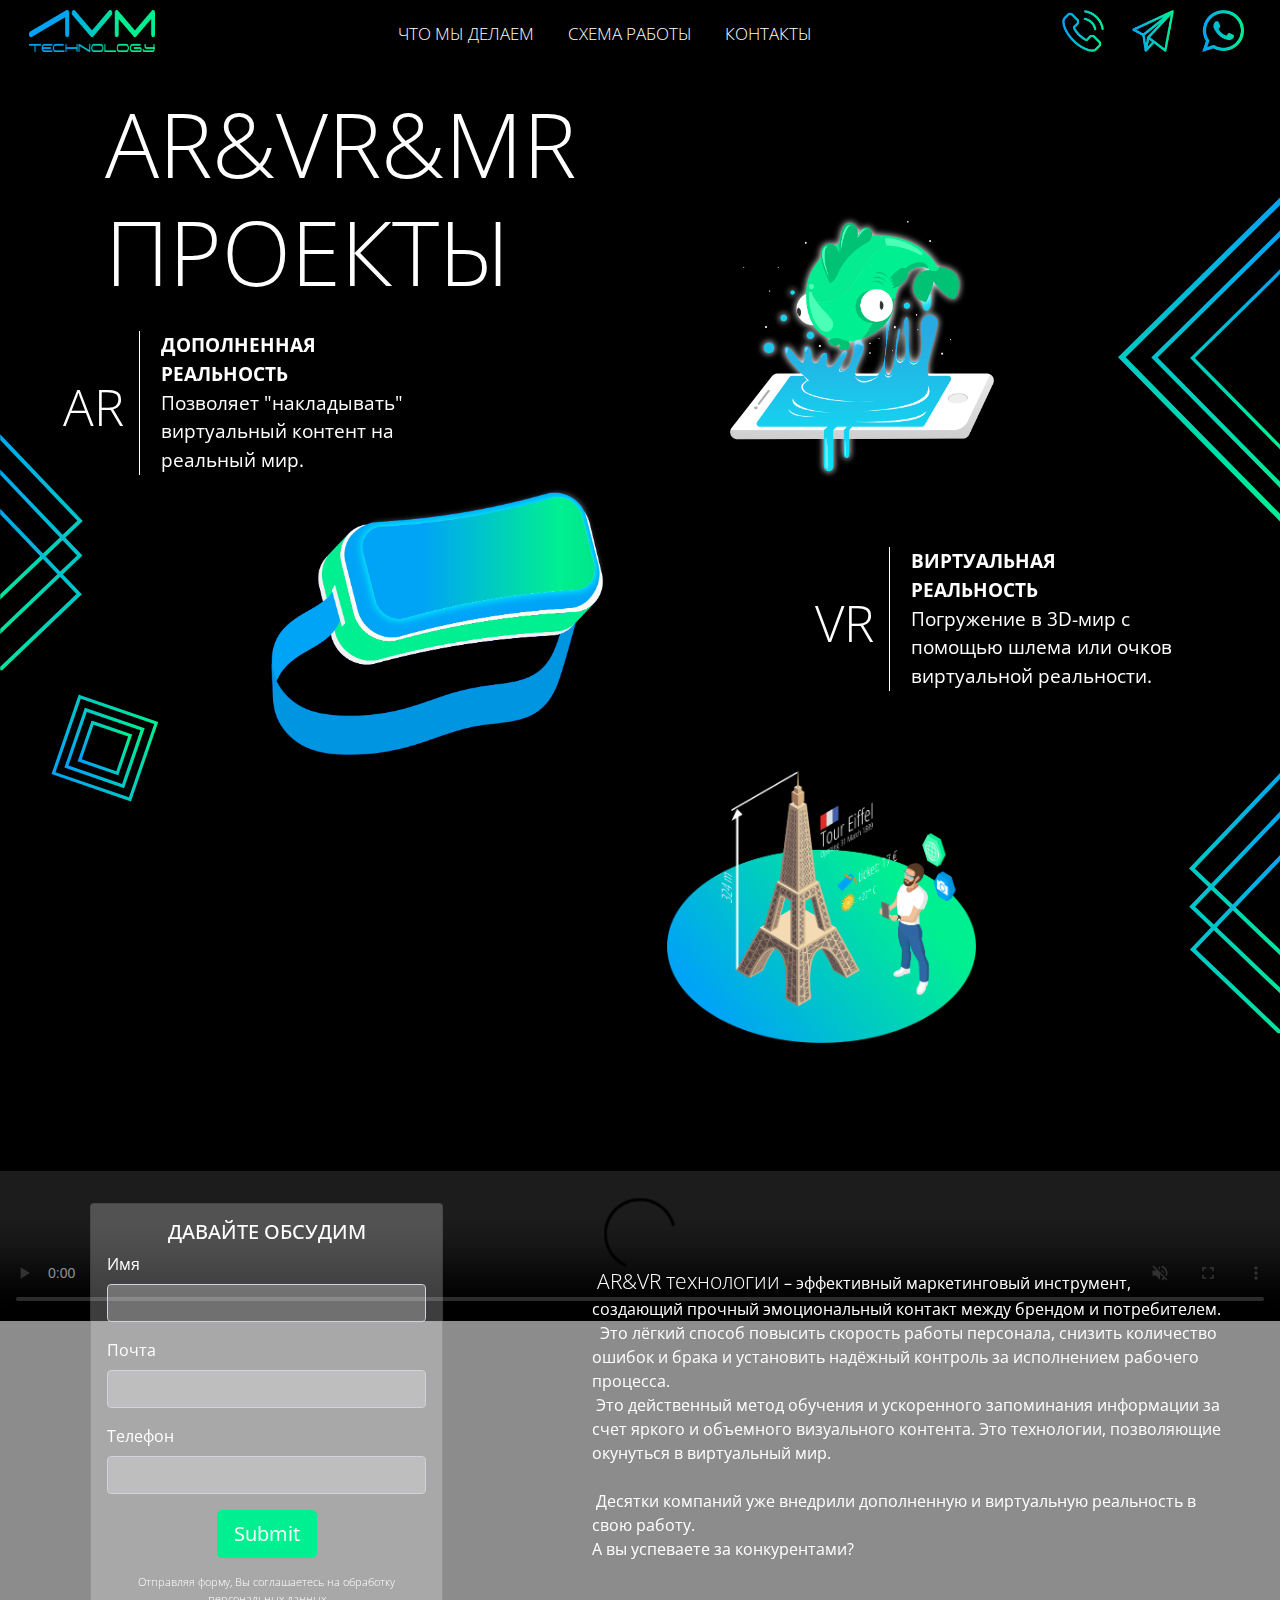
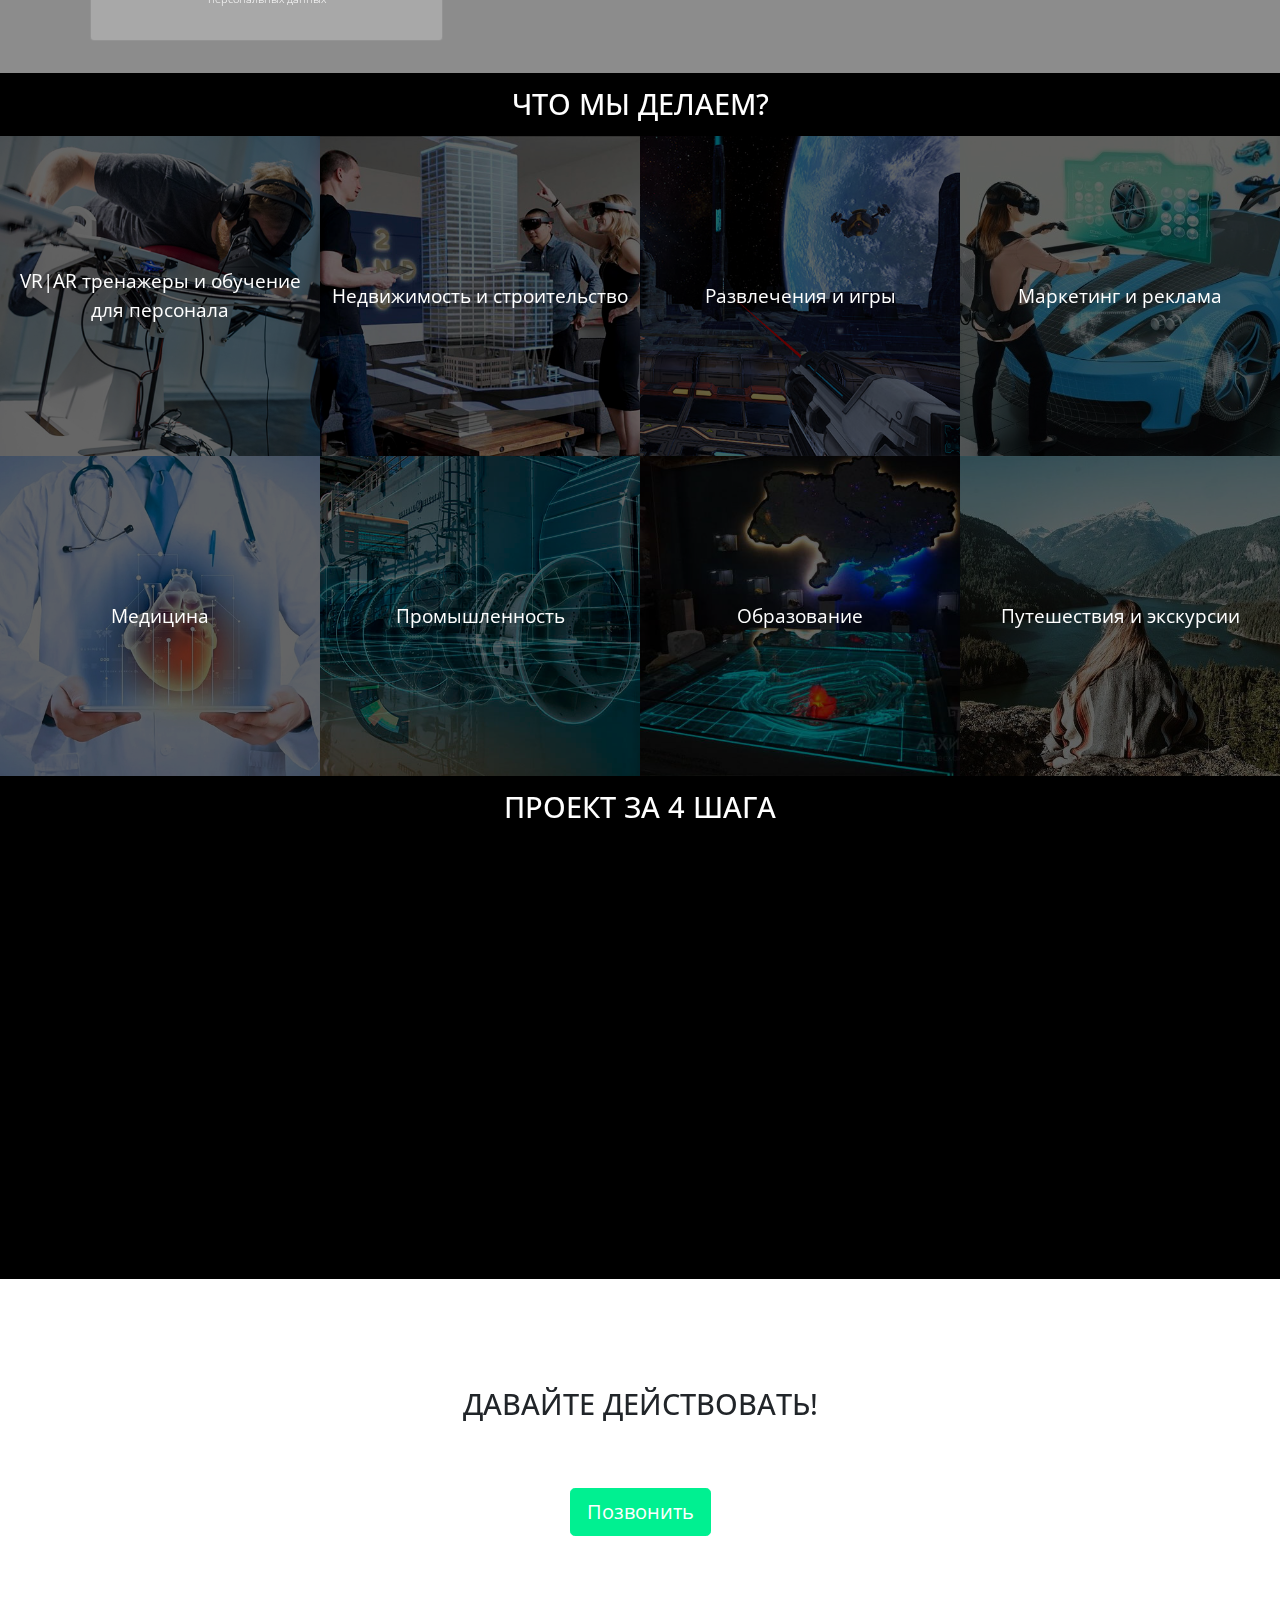
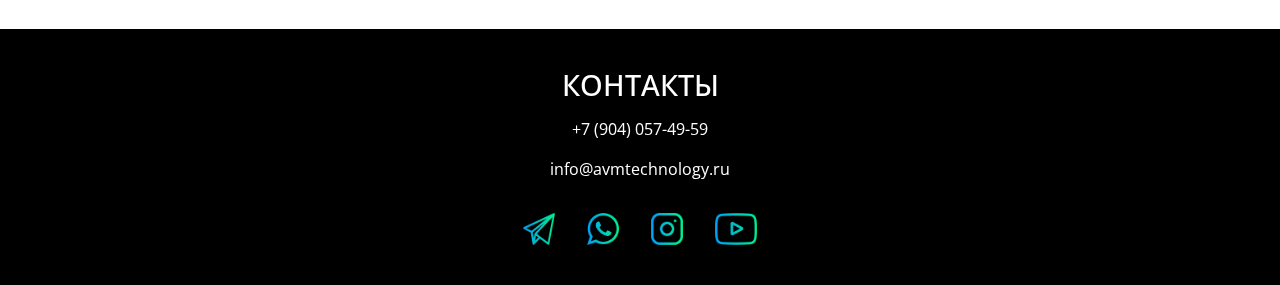
==== commit a539e330: "finally" ====
--- a/index.html
+++ b/index.html
@@ -1,25 +1,60 @@
 <!DOCTYPE html>
-<html lang="en">
+<html lang="ru">
 <head>
     <link rel="stylesheet" href="https://stackpath.bootstrapcdn.com/bootstrap/4.3.1/css/bootstrap.min.css" integrity="sha384-ggOyR0iXCbMQv3Xipma34MD+dH/1fQ784/j6cY/iJTQUOhcWr7x9JvoRxT2MZw1T" crossorigin="anonymous">
-    <link href="https://fonts.googleapis.com/css?family=IBM+Plex+Sans|Open+Sans" rel="stylesheet">
+    <link href="https://fonts.googleapis.com/css?family=Open+Sans" rel="stylesheet">
     <link href="style.css" rel="stylesheet">
     <link rel="stylesheet" href="revealator/fm.revealator.jquery.min.css">
     <meta charset="UTF-8">
     <meta name="viewport" content="width=device-width, initial-scale=1">
-    <meta http-equiv="Content-Type" content="text/html; charset=utf-8">
-    <title>Title</title>
+    <link rel="stylesheet" media="only screen and (color)" href="modern-styles.css"/>
+    <!--<meta http-equiv="Content-Type" content="text/html; charset=utf-8">-->
+    <link rel="shortcut icon" href="img/avm.ico" type="image/x-icon">
+
+
+
+
+    <title>AVM Technology</title>
 </head>
 <body>
 <!--<div>-->
 <!--Первый-->
 
+<div class="row menu_xs sticky-top align-items-center ">
+        <div class="menu__icon col">
+            <span></span>
+            <span></span>
+            <span></span>
+            <span></span>
+        </div>
+    <div class="col-lg-auto col-5 d-flex align-items-center ">
+        <img class="logo_menu" src="img/logo_AVM.png" alt="logo"/>
+    </div>
+    <div class="col-md-auto col-5 order-2 order-md-3 d-flex justify-content-end">
+        <a href="tel:+79040574959" target="_blank">
+            <img class="msg_logo" src="img/phone.png" alt="callUs"/>
+        </a>
+        <a href="https://t-do.ru/avmtechnology" target="_blank">
+            <img class="msg_logo" src="img/telegram.png" alt="telegram"/>
+        </a>
+        <a href="https://api.whatsapp.com/send?phone=79040574959" target="_blank">
+            <img class="msg_logo" src="img/whatsapp.png" alt="whatsupp"/>
+        </a>
+    </div>
+<!--</div>-->
+        <div class="col-12 menu__links">
+            <a class="menu__links-item" href="#WhatWeDo">ЧТО МЫ ДЕЛАЕМ</a>
+            <a class="menu__links-item" href="#howWorks">СХЕМА РАБОТЫ</a>
+            <a class="menu__links-item" href="#contacts">КОНТАКТЫ</a>
+        </div>
+</div>
+
 <div class="row menu sticky-top">
-    <div class="col-auto">
+    <div class="col-lg-auto col-5 d-flex align-items-center ">
         <img class="logo_menu" src="img/logo_AVM.png" alt="logo"/>
     </div>
-    <div class="col" id="menu">
-        <ul class="menu__navbar nav justify-content-center">
+    <div class="col-12 col-md-auto order-md-2 order-3 justify-content-center d-flex align-items-center" id="menu">
+        <ul class="menu__navbar  justify-content-center align-items-center">
             <li class="nav-item">
                 <p class="nav-link"><a href="#WhatWeDo">ЧТО МЫ ДЕЛАЕМ</a></p>
             </li>
@@ -29,15 +64,16 @@
             <li class="nav-item">
                 <p class="nav-link"><a href="#contacts">КОНТАКТЫ</a></p>
             </li>
-    </div>
-    <div class="col-auto d-flex justify-content-end">
-        <a href="">
+        </ul>
+    </div>
+    <div class="col-md-auto col-6 order-2 order-md-3 d-flex justify-content-end">
+        <a href="tel://+79040574959" target="_blank">
             <img class="msg_logo" src="img/phone.png" alt="callUs"/>
         </a>
-        <a href="">
+        <a href="https://t-do.ru/avmtechnology" target="_blank">
             <img class="msg_logo" src="img/telegram.png" alt="telegram"/>
         </a>
-        <a href="https://api.whatsapp.com/send?phone=79040574959">
+        <a href="https://api.whatsapp.com/send?phone=79040574959" target="_blank">
             <img class="msg_logo" src="img/whatsapp.png" alt="whatsupp"/>
         </a>
     </div>
@@ -45,35 +81,41 @@
 
 <!--Второй-->
 
-<div class="row projects_block">
-    <div class="projects_block_right_side">
-        <div class="row">
-            <p class="display-1">AR&VR&MR<br>ПРОЕКТЫ</p>
-        </div>
-        <div class="row ar-row">
-            <div class="col-auto d-flex align-items-center">
-                <h1 class="display-3">AR</h1>
-                <!--</div>-->
-                <div class="col-auto d-flex align-items-center">
-                    <p class="lead text__lead">
+<div class="container-fluid">
+    <div class=" projects_block">
+        <div class="projects_block_right_side">
+            <div class="row">
+                <div class="col-12 ">
+                    <p class="display-1">AR&VR&MR<br>ПРОЕКТЫ</p>
+                </div>
+            </div>
+
+            <div class="row ar-row">
+                <div class="col-xs-12 col-md-4 d-flex align-items-center revealator-slideright revealator-duration revealator-once">
+                    <h1 class="display-3">AR</h1>
+                    <!--</div>-->
+                    <!--<div class="col-auto d-flex align-items-center">-->
+                    <p class="text__lead">
                         <strong>ДОПОЛНЕННАЯ РЕАЛЬНОСТЬ</strong>
                         <br>
                         Позволяет "накладывать" виртуальный контент на реальный мир.
                     </p>
                 </div>
-            </div>
-            <!--<div class="d-flex align-items-center">-->
-            <img class="logo_lead AR" src="img/2.png" alt="AR"/>
+                <div class="col-6 col-xs-12">
+                    <img class="logo_lead AR" id="logo_AR" src="img/2.png" alt="AR"/>
+                </div>
+            </div>
             <!--</div>-->
-        </div>
-        <div class="row justify-content-end vr-row ">
-            <img class="logo_lead VR" src="img/1.png" alt="VR"/>
-
-            <div class="col-auto d-flex align-items-center">
-
-                <h1 class="display-3">VR</h1>
-                <div class="col-auto">
-                    <p class="lead text__lead">
+
+
+            <div class="row vr-row">
+                <div class="col-xs-12 col-md-8 order-2">
+                    <img class="logo_lead VR" id="logo_VR" src="img/1.png" alt="VR"/>
+                </div>
+                <div class="vr-row-text-xs col-xs-12 col-md-4 order-md-2 d-flex align-items-center revealator-slideleft revealator-delay4 revealator-duration revealator-once">
+                    <h1 class="display-3">VR</h1>
+                    <!--<div class="col-auto">-->
+                    <p class="text__lead">
                         <strong>ВИРТУАЛЬНАЯ РЕАЛЬНОСТЬ</strong>
                         <br>
                         Погружение в 3D-мир с помощью шлема или очков виртуальной реальности.
@@ -82,55 +124,56 @@
                 <!--<div class="d-flex align-items-center">-->
                 <!--</div>-->
             </div>
-        </div>
-        <div class="row mr-row">
-            <div class="col-auto d-flex align-items-center">
-                <h1 class="display-3">MR</h1>
-                <div class="col-auto d-flex align-items-center">
-                    <p class="lead text__lead">
+            <!--</div>-->
+            <div class="row mr-row">
+                <div class="col-xs-12 col-md-4 d-flex align-items-center revealator-slideright revealator-delay8 revealator-duration revealator-once">
+                    <h1 class="display-3">MR</h1>
+                    <!--<div class="col-auto d-flex align-items-center">-->
+                    <p class="text__lead">
                         <strong>СМЕШАННАЯ РЕАЛЬНОСТЬ</strong>
                         <br>
                         Видео, в которых VR-контент совмещается с видеорядом, снимаемым в реальном времени.
                     </p>
-                </div>
-            </div>
-
-            <!--<div class="d-flex align-items-center">-->
-            <img class="logo_lead MR" src="img/3.png" alt="MR"/>
-            <!--</div>-->
+                    <!--</div>-->
+                </div>
+                <div class="col-xs-12 d-flex align-items-center">
+                    <img class="logo_lead MR" id="logo_MR" src="img/3.png" alt="MR"/>
+                </div>
+            </div>
         </div>
     </div>
 </div>
 
 <!--Третий-->
 
-<div class=" form-row row ">
-    <video id="video" autoplay loop muted preload="auto">
-        <source src="video.mp4"/>
+<div class=" form-row row justify-content-around">
+    <video id="video" preload="metadata" muted="muted" autoplay loop playsinline controls="true">
+        <source src="video.mp4" type='video/mp4; codecs="avc1.42E01E, mp4a.40.2"'/>
     </video>
-    <div class="row">
-        <div class="col-4">
+    <!--<div class="row">-->
+        <div class="col-md-4 col-12 order-2 order-md-1">
             <div class="card form-card">
-                <div class="justify-content-center d-flex align-items-center">
+                <div class=" col-md-12 col-12  justify-content-center d-flex align-items-center">
                     <h5 >
                         ДАВАЙТЕ ОБСУДИМ
                     </h5>
                 </div>
-                <form>
+                <!--<form method="post" id="ajax_form" action="https://submit-form.com/Sbk8eGFit9NHTK2xpGCxE"  target="_self">-->
+                <form action="https://submit-form.com/GmWujVXApxhMovryX76HF"  target="_self">
                     <div class="form-group">
                         <label for="exampleFormControlInput1">Имя</label>
-                        <input class="form-control" type="text" placeholder="Василиса">
+                        <input class="form-control" type="text" name="NAME" placeholder="">
                     </div>
                     <div class="form-group">
                         <label for="exampleFormControlInput1">Почта</label>
-                        <input type="email" class="form-control" id="exampleFormControlInput1" placeholder="name@example.com">
+                        <input type="email" class="form-control" name="EMAIL" id="exampleFormControlInput1" placeholder="">
                     </div>
                     <div class="form-group">
                         <label for="exampleFormControlInput1">Телефон</label>
-                        <input type="tel" class="form-control" id="exampleFormControlInput2" placeholder="+79101234567">
+                        <input type="tel" class="form-control" name="PHONE" id="exampleFormControlInput2" placeholder="">
                     </div>
                     <div class="form-group d-flex justify-content-center">
-                        <button class="btn btn-success btn-lg">Отправить</button>
+                        <input class="btn btn-success btn-lg" type="submit" id="Submit" />
                     </div>
                 </form>
                 <div class=" justify-content-center d-flex align-items-center">
@@ -138,86 +181,99 @@
                 </div>
             </div>
         </div>
-        <div class="col"></div>
-
-        <div class="col-6 justify-content-center d-flex align-items-center">
+        <!--<div class="col"></div>-->
+
+        <div class="col-md-6 col-12 order-1 order-md-2 justify-content-center d-flex align-items-center">
             <p class="form_lead">
-               <strong>AR&VR технологии</strong>  – эффективный маркетинговый инструмент, создающий прочный эмоциональный контакт между брендом и потребителем.<br>
-                Это лёгкий способ повысить скорость работы персонала, снизить количество ошибок и брака и установить надёжный контроль за исполнением рабочего процесса.<br>
-                Это действенный метод обучения и ускоренного запоминания информации за счет яркого и объемного визуального контента.
+               <strong style="font-size: 1.3em; font-weight: 200"> &nbsp;AR&VR технологии</strong>  – эффективный маркетинговый инструмент, создающий прочный эмоциональный контакт между брендом и потребителем.<br>
+                &nbsp; Это лёгкий способ повысить скорость работы персонала, снизить количество ошибок и брака и установить надёжный контроль за исполнением рабочего процесса.<br>
+                &nbsp;Это действенный метод обучения и ускоренного запоминания информации за счет яркого и объемного визуального контента.
                 Это технологии, позволяющие окунуться в виртуальный мир.<br><br>
-                Десятки компаний уже внедрили дополненную и виртуальную реальность в свою работу.<br> А вы успеваете за конкурентами?
+                &nbsp;Десятки компаний уже внедрили дополненную и виртуальную реальность в свою работу.<br>
+                А вы успеваете за конкурентами?
             </p>
         </div>
-        <div class="col"></div>
-
-    </div>
-
-</div>
-
+        <!--<div class="col"></div>-->
+
+    <!--</div>-->
+    <!--</div>-->
+</div>
+
+<!--<img class="pic_grid" src="img/grid/2.jpg" alt="pic2"/>-->
 <!--Четвертый-->
 <div class="row row-grid">
-    <div class="row">
-        <div class="col d-flex justify-content-center">
+    <div class="row d-flex justify-content-center align-items-center">
+        <div class="col d-flex justify-content-center align-items-center">
             <h3 class="h3_text" id="WhatWeDo">ЧТО МЫ ДЕЛАЕМ?</h3>
         </div>
         <div class="row">
-            <div class="col grid">
+            <div class="col-md-3 col-6 grid align-items-center">
+                <a href="#">
                 <img class="pic_grid" src="img/grid/1.jpg" alt="pic1"/>
-                <p class="pic_grid__text">
+                <p class="pic_grid__text align-items-center">
                     VR|AR тренажеры и обучение для персонала
                 </p>
-            </div>
-            <div class="col grid">
+                </a>
+            </div>
+            <div class="col-md-3 col-6 grid">
+                <a href="#">
                 <img class="pic_grid" src="img/grid/2.jpg" alt="pic2"/>
                 <p class="pic_grid__text">
                     Недвижимость и строительство
                 </p>
-            </div>
-            <div class="col grid">
-                <img class="pic_grid" src="img/grid/3.png" alt="pic3"/>
+                </a>
+            </div>
+            <div class="col-md-3 col-6 grid">
+                <a href="#">
+                <img class="pic_grid" src="img/grid/3.jpg" alt="pic3"/>
                 <p class="pic_grid__text">
                     Развлечения и игры
                 </p>
-
-            </div>
-            <div class="col grid">
-                <img class="pic_grid" src="img/grid/4.png" alt="pic4"/>
+                </a>
+            </div>
+            <div class="col-md-3 col-6 grid">
+                <a href="#">
+                <img class="pic_grid" src="img/grid/4.jpg" alt="pic4"/>
                 <p class="pic_grid__text">
                     Маркетинг и реклама
                 </p>
-
-            </div>
-        </div>
-        <div class="w-100"></div>
-
-        <div class="row">
-            <div class="col grid">
-                <img class="pic_grid" src="img/grid/5.png" alt="pic5"/>
+                </a>
+            </div>
+        <!--</div>-->
+        <!--<div class="w-100"></div>-->
+
+        <!--<div class="row">-->
+            <div class="col-md-3 col-6 grid">
+                <a href="#">
+                <img class="pic_grid" src="img/grid/5.jpg" alt="pic5"/>
                 <p class="pic_grid__text">
                     Медицина
                 </p>
-
-            </div>
-            <div class="col grid">
-                <img class="pic_grid" src="img/grid/6.png" alt="pic6"/>
+                </a>
+            </div>
+            <div class="col-md-3 col-6 grid">
+                <a href="#">
+                <img class="pic_grid" src="img/grid/6.jpg" alt="pic6"/>
                 <p class="pic_grid__text">
                     Промышленность
                 </p>
-
-            </div>
-            <div class="col grid">
-                <img class="pic_grid" src="img/grid/7.png" alt="pic7"/>
+                </a>
+            </div>
+            <div class="col-md-3 col-6 grid">
+                <a href="#">
+                <img class="pic_grid" src="img/grid/7.jpg" alt="pic7"/>
                 <p class="pic_grid__text">
                     Образование
                 </p>
-
-            </div>
-            <div class="col grid">
-                <img class="pic_grid" src="img/grid/8.png" alt="pic8"/>
-                <p class="pic_grid__text">
+                </a>
+            </div>
+            <div class="col-md-3 col-6 grid align-items-center">
+                <a href="#">
+                <img class="pic_grid" src="img/grid/8.jpg" alt="pic8"/>
+                <p class="pic_grid__text align-items-center">
                     Путешествия и экскурсии
                 </p>
+                </a>
             </div>
         </div>
     </div>
@@ -234,19 +290,19 @@
 <!----><div class="container-fluid">
         <div class="row justify-content-center">
         <!--<div class="col ">-->
-            <div class="col-auto">
+            <div class="col-auto revealator-fade revealator-duration20 revealator-once">
                 <img class="pic_round" src="img/idea.png" alt="idea"/>
-                <p class="text_round"><strong>ИДЕЯ</strong><br>Изучаем ваш продукт, выстраиваем концепцию проекта и обсуждаем с вами</p>
-            </div>
-            <div class="col-auto ">
+                <p class="text_round "><strong>ИДЕЯ</strong><br>Изучаем ваш продукт, выстраиваем концепцию проекта и обсуждаем с вами</p>
+            </div>
+            <div class="col-auto revealator-fade revealator-delay2 revealator-duration20 revealator-once">
                 <img class="pic_round " src="img/tz.png" alt="tz"/>
-                <p class="text_round"><strong>ТЕХНИЧЕСКОЕ ЗАДАНИЕ</strong><br> азработка карты проекта, согласование нюансов, подписание договора, начало работы по проекту</p>
-            </div>
-            <div class="col-auto">
+                <p class="text_round"><strong>ТЕХНИЧЕСКОЕ ЗАДАНИЕ</strong><br>Разработка карты проекта, согласование нюансов, подписание договора, начало работы по проекту</p>
+            </div>
+            <div class="col-auto revealator-fade revealator-delay4 revealator-duration20 revealator-once">
                 <img class="pic_round" src="img/rp.png" alt="rp"/>
                 <p class="text_round"><strong>РЕАЛИЗАЦИЯ ПРОЕКТА</strong><br>Назначение менеджера, который полностью курирует ваш проект, поэтапная разработка проекта, еженедельные отчеты</p>
             </div>
-            <div class="col-auto">
+            <div class="col-auto revealator-fade revealator-delay6 revealator-duration20 revealator-once">
                 <img class="pic_round " src="img/help.png" alt="help"/>
                 <p class="text_round"><strong>ЗАПУСК И ПОДДЕРЖКА</strong><br>Сдача готового проекта и его запуск - с этого только начинается наше сотрудничество. Мы продолжаем развивать и продвигать ваши идеи</p>
             </div>
@@ -260,12 +316,12 @@
 
 <div class="row row_call_us d-flex align-items-center">
 
-    <div class="col d-flex justify-content-center">
+    <div class="col d-flex justify-content-center align-items-center">
             <h3 class="h3_text">ДАВАЙТЕ ДЕЙСТВОВАТЬ!</h3>
     </div>
     <div class="w-100"></div>
     <div class="col d-flex justify-content-center">
-            <button class="btn btn-success btn-lg">Позвонить</button>
+        <a class="btn btn-success btn-lg" href="tel:+79040574959" target="_blank">Позвонить</a>
     </div>
 </div>
 
@@ -281,16 +337,16 @@
         <div class="w-100"></div>
         <p> info@avmtechnology.ru</p>
         <div class="w-100"></div>
-        <a href="">
+        <a href="https://t-do.ru/avmtechnology" target="_blank">
             <img class="msg_logo_xs" src="img/telegram.png" alt="telegram"/>
         </a>
-        <a href="https://api.whatsapp.com/send?phone=79040574959">
+        <a href="https://api.whatsapp.com/send?phone=79040574959" target="_blank">
             <img class="msg_logo_xs" src="img/whatsapp.png" alt="whatsupp"/>
         </a>
-        <a href="https://www.instagram.com/">
+        <a href="https://www.instagram.com/" target="_blank">
             <img class="msg_logo_xs" src="img/inst.png" alt="inst"/>
         </a>
-        <a href="https://www.youtube.com/">
+        <a href="https://www.youtube.com/" target="_blank">
             <img class="msg_logo_xs" src="img/youtube.png" alt="youtube"/>
         </a>
     </div>
@@ -300,8 +356,12 @@
 <!--</div>-->
 
 
+<div id="result_form"></div>
+
+<!--<script src="/parallax.js-1.5.0/parallax.js"></script>-->
 <script src="revealator/jquery-1.11.3.min.js"></script>
 <!--<script src="http://atuin.ru/demo/vide/jquery.vide.js"></script>-->
+<script src="https://smtpjs.com/v3/smtp.js"></script>
 <script src="revealator/fm.revealator.jquery.min.js"></script>
 <script src="script.js"></script>
 <script src="https://ajax.googleapis.com/ajax/libs/jquery/2.1.4/jquery.min.js"></script>
--- a/style.css
+++ b/style.css
@@ -26,16 +26,21 @@
     color:white;
     text-decoration: none;
 }
+
 .nav-link {
-    font-size: 1.2em;
+    /*font-size: 1.2em;*/
+    /*font-weight: 100;*/
+    /*padding-bottom: 0;*/
+    font-size: 0.96em;
     font-weight: 100;
+    padding: 0.4em 1em 0 1em;
 }
 
 .menu {
     width: 100%;
     background-color: black;
     color: white;
-    padding:0 0.5em;
+    padding:0 0.5em 0.1em 0.5em;
     position: relative;
     display: -ms-flexbox;
     display: flex;
@@ -57,59 +62,104 @@
     width: 9em;
     /*height: 40px;*/
     /*width: 150px;*/
-
     margin: 0.5em;
 }
+
 .msg_logo {
-    height: 3em;
-    width: 3em;
-    margin: 0 1.6em;
+    /*height: 3em;*/
+    /*width: 3em;*/
+    /*margin: 0 1.6em;*/
+    height: 2.3em;
+    margin: 0.4em;
 }
 
 .menu__navbar {
     padding-top: 1em;
+    display: -ms-flexbox;
+    display: flex;
+    -ms-flex-wrap: wrap;
+    /*flex-wrap: wrap;*/
+    padding-left: 0;
+    margin-bottom: 0;
+    list-style: none;
 }
 
 .text__lead {
     width: 20em;
     border-left: 0.1em solid white;
-    padding: 0 2em;
-}
+    padding: 0 0 0 1.1em;
+    font-size: 1.2em;
+    /*color:red;*/
+}
+
 
 .projects_block_right_side {
-    background-image: url("img/right.svg");
+    background-image: url("img/fffon2.svg");
+    /*max-width: 100%;*/
+    background-size: 140%;
     background-position: center right;
-    /*background-attachment: fixed;*/
-    background-size: contain;
-
     background-repeat: no-repeat;
     color: white;
+    /*padding-bottom: 2em;*/
+    /*background-color: black;*/
+
 }
 
 .projects_block {
-    /*margin-top: em;*/
-    /*padding: 2rem 1rem;*/
-    /*margin-bottom: 2rem;*/
-    /*border-radius: 0.3rem;*/
     display:block;
-    /*margin-bottom: 0;*/
-    /*margin-top: 2em;*/
-    background-image: url("img/left.svg");
-    background-position: left;
-    background-size: contain;
+    /*background-color: none;*/
+    background-image: url("img/fffon1.svg");
+    /*background-size: cover;*/
+    background-size: 140%;
+
+    /*background-size: 50%;*/
+    background-position: center left;
     background-color: black;
     background-repeat: no-repeat;
-    padding-bottom: 2em;
-}
+    /*padding-bottom: 2em;*/
+}
+
+/*.projects_block {*/
+    /*!*margin-top: em;*!*/
+    /*!*padding: 2rem 1rem;*!*/
+    /*!*margin-bottom: 2rem;*!*/
+    /*!*border-radius: 0.3rem;*!*/
+    /*display:block;*/
+    /*!*margin-bottom: 0;*!*/
+    /*!*margin-top: 2em;*!*/
+    /*background-image: url("img/left.svg");*/
+    /*background-position: left;*/
+    /*background-size: contain;*/
+    /*background-color: black;*/
+    /*background-repeat: no-repeat;*/
+    /*padding-bottom: 2em;*/
+/*}*/
+
+/*.projects_block_right_side {*/
+    /*background-image: url("img/right.svg");*/
+    /*background-position: center right;*/
+    /*!*background-attachment: fixed;*!*/
+    /*background-size: contain;*/
+
+    /*background-repeat: no-repeat;*/
+    /*color: white;*/
+/*}*/
 
 .display-1 {
+    /*width:100%;*/
     /*margin: 0;*/
     margin-top: 0.3em;
     margin-left: 1em;
     margin-bottom: 0.2em;
-    font-size: 6rem;
+    /*font-size: 6em;*/
     font-weight: 300;
     line-height: 1.2;
+    font-size: calc(2em + 4.5vw);
+}
+
+.display-3 {
+    font-size: calc(2em + 1.5vw);
+    margin-right: 0.3em;
 }
 
 .ar-row > .logo_lead {
@@ -119,23 +169,33 @@
 .logo_lead {
     height: 17em;
     position: relative;
-    margin: 0 2.6em;
+    /*margin: 0 2.6em;*/
 }
 
 .AR {
-    top: -8em;
-    left: 4em;
-
-}
+    /*top: -8em;*/
+    /*left: 4em;*/
+    /*height: 14em;*/
+    top: 0;
+    left:3em;
+
+}
+
 
 .VR {
-    top: -1em;
-    right: 2em;
+    /*top: -1em;*/
+    /*left: 16em;*/
+    /*height: 12em;*/
+
+    top: 0;
+    left: 0;
 }
 
 .MR {
-    top: 1em;
-    left: 3em;
+    top: 0;
+    left: 1em;
+    /*height: 12em;*/
+
 }
 
 .logo_lead_left {
@@ -157,24 +217,24 @@
 
 .ar-row {
     margin-left: 3em;
+    margin-top: 0;
+
     /*margin-bottom: 8em;*/
 
 }
 
 video {
     position: absolute;
-    /*top: 0;*/
-    /*left: 0;*/
-    width: 100%;
-    /*height: 100%;*/
-    /*resizing: true;*/
+    opacity: 0;
+    background-color: black;
+    width: 100%;
     overflow: hidden;
     z-index: -1;
-    /*transform: translate(-50%, -50%)*/
 }
 
 .form-row {
-    background-color: rgba(0, 0, 0, 0.45);
+    background-color: black;
+    /*background-color: rgba(0, 0, 0, 0.45);*/
     color:white;
 }
 
@@ -187,7 +247,7 @@
     /*color: white;*/
 }
 
-.form-group > input {
+.form-group > .form-control {
     background-color: rgba(253, 253, 253, 0.27);
 
     /*background-color: rgba(0, 0, 0, 0.31);*/
@@ -198,7 +258,7 @@
     color: white;
 }
 
-.form-group > input:focus {
+.form-group > .form-control:focus {
     background-color: rgba(253, 253, 253, 0.27);
     color:white;
 
@@ -206,6 +266,7 @@
 
 .h3_text {
     margin: 0.5em;
+    font-size: calc(1em + 1vw);
 }
 
 .text_form {
@@ -222,13 +283,12 @@
 
 .form_lead {
      font-size: 1rem;
-     font-weight: 200;
+     /*font-weight: 200;*/
     float: right;
 }
 
-
-.callbackform {
-    /*background-color: bisque;*/
+.form_lead_xl {
+    font-size: 1.2em;
 }
 
 .row-grid {
@@ -237,45 +297,61 @@
 }
 
 .pic_grid {
-    width: 100%;
-    height: auto;
-    display: block;
-}
-
-.grid {
-    padding: 0;
-}
-
-.pic_grid__text {
-    opacity: 0;
-    position: absolute;
-    top: 35%;
-    text-align: center;
-    color: white;
-
-}
-
-
-.grid:hover {
-    content: ' ';
-    background-color: rgba(0, 0, 0, 0.7);
-    height: 100%;
-    opacity: 0.5;
+    /*content: ' ';*/
+    /*background-color: rgba(0, 0, 0, 0.7);*/
+    /*height: 100%;*/
+    opacity: 0.4;
     -webkit-transition: opacity 0.3s;
     -moz-transition: opacity 0.3s;
     -o-transition: opacity 0.3s;
     -ms-transition: opacity 0.3s;
     transition: opacity 0.3s;
-}
-
-.grid:hover > .pic_grid__text {
-    opacity: 1;
+    width: 100%;
+    /*height: auto;*/
+    display: block;
+}
+
+.grid {
+    padding: 0;
+    color: white ;
+}
+
+.pic_grid__text {
+    opacity: 10;
     position: absolute;
-    bottom: 3em;
-    /* left: 3em; */
-    padding-left: 4em;
-    color: white !important;
-    width: 20em;
+    text-align: center;
+    color: white;
+    font-size: 1.2em;
+    /* left: -4%; */
+    width: 100%;
+    /*height: 100px;*/
+    vertical-align: middle;
+    padding: 0 0.5em;
+    /*top: 0;*/
+    /*bottom: 0;*/
+    margin: auto;
+    top: 50%;
+    transform: translateY(-50%);
+}
+
+.grid:hover .pic_grid{
+    /*content: ' ';*/
+    /*background-color: none;*/
+    /*background-color: ;*/
+    /*width: 100%;*/
+    opacity: 1 ;
+    /*-webkit-transition: opacity 0.3s;*/
+    /*-moz-transition: opacity 0.3s;*/
+    /*-o-transition: opacity 0.3s;*/
+    /*-ms-transition: opacity 0.3s;*/
+    /*transition: opacity 0.3s;*/
+}
+
+.grid:hover .pic_grid__text {
+    opacity: 0;
+    position: absolute;
+    width: 100%;
+    padding: 0 0.5em;
 }
 
 .grid:hover:after {
@@ -294,7 +370,8 @@
     min-height: 350px;
 }
 
-.btn-success {
+
+.btn-success, .btn-success:focus {
     background-color: #00f091;
     border-color: #00f091;
     /*box-shadow: 0 0 5px 5px #00c776;*/
@@ -309,10 +386,6 @@
 
 }
 
-.btn-success:focus{
-    box-shadow: 0 0 5px 5px #0ae6a0;
-}
-
 .msg_logo_xl {
     height: 6em;
     width: 6em;
--- a/modern-styles.css
+++ b/modern-styles.css
@@ -0,0 +1,300 @@
+@media (min-width: 576px) {
+
+    .projects_block {
+    /*margin-top: em;*/
+    /*padding: 2rem 1rem;*/
+    /*margin-bottom: 2rem;*/
+    /*border-radius: 0.3rem;*/
+    display:block;
+    /*margin-bottom: 0;*/
+    /*margin-top: 2em;*/
+    background-image: url("img/left.svg");
+    background-position: left;
+    background-size: contain;
+    background-color: black;
+    background-repeat: no-repeat;
+        background-attachment: scroll;
+
+        padding-bottom: 2em;
+    }
+
+    .projects_block_right_side {
+    background-image: url("img/right.svg");
+    background-position: center right;
+    background-attachment: scroll;
+    background-size: contain;
+
+    background-repeat: no-repeat;
+    color: white;
+    }
+
+
+    .VR {
+        /*top: -1em;*/
+        /*left: 16em;*/
+        margin-top: -1em;
+        margin-left: 16em;
+    }
+
+    .AR {
+        /*top: -8em;*/
+        /*left: 13em;*/
+        margin-top: -8em;
+        margin-left: 13em;
+        height: 19em;
+    }
+
+    .MR {
+        /*top: -3em;*/
+        margin-top: -3em;
+        margin-left: 12em;
+    }
+
+    .msg_logo {
+        height: 3em;
+        width: 3em;
+        margin: 0.5em 1em 0.5em 1em;
+        /*height: 2.7em;*/
+        /*margin: 0 1.1em;*/
+    }
+
+    .nav-link {
+        font-size: 1.2em;
+        font-weight: 100;
+        padding-bottom: 0;
+    }
+
+    video {
+        position: absolute;
+        /*-webkit-opacity: 1;*/
+        /*filter: alpha(opacity=1);*/
+        opacity: 1;
+        /*top: 0;*/
+        /*left: 0;*/
+        width: 100%;
+        /*height: 100%;*/
+        /*resizing: true;*/
+        overflow: hidden;
+        z-index: -1;
+    }
+
+    .form-row {
+        background-color: rgba(0, 0, 0, 0.45);
+        color:white;
+    }
+
+}
+
+@media (min-width: 601px) {
+    .menu_xs {
+        opacity: 0;
+        z-index: -2;
+        position: absolute;
+    }
+}
+
+@media (max-width: 600px ) {
+    .AR {
+        /*top: -8em;*/
+        /*left: 4em;*/
+        height: 14em;
+        /*top: 0;*/
+        /*left: 5em;*/
+    }
+
+    .mr-row {
+        padding-bottom: 0.3em;
+        margin-bottom: 0;
+    }
+
+    .VR {
+        /*top: -1em;*/
+        /*left: 16em;*/
+        height: 10em;
+
+        top: 0;
+        left: 0;
+    }
+
+    .vr-row-text-xs {
+        margin-left: 3.4em;
+    }
+
+    .text__lead {
+        font-size: 0.9em;
+        width: 17em;
+    }
+
+    .MR {
+        top: 0;
+        left: 1em;
+        height: 12em;
+
+    }
+    /*.projects_block_right_side {*/
+        /*background-image: url("img/right.svg");*/
+        /*!*background-image: url("img/fon.svg");*!*/
+        /*!*background-size: 50%;*!*/
+        /*background-position: center right;*/
+        /*background-attachment: fixed;*/
+        /*background-size: contain;*/
+        /*background-repeat: no-repeat;*/
+        /*color: white;*/
+    /*}*/
+
+    /*.projects_block {*/
+        /*!*margin-top: em;*!*/
+        /*!*padding: 2rem 1rem;*!*/
+        /*!*margin-bottom: 2rem;*!*/
+        /*!*border-radius: 0.3rem;*!*/
+        /*display:block;*/
+        /*!*margin-bottom: 0;*!*/
+        /*!*margin-top: 2em;*!*/
+        /*background-image: url("img/left.svg");*/
+        /*background-attachment: fixed;*/
+
+        /*!*background-image: none;*!*/
+        /*!*background-size: 50%;*!*/
+
+        /*background-position: left;*/
+        /*background-size: contain;*/
+        /*background-color: black;*/
+        /*background-repeat: no-repeat;*/
+        /*padding-bottom: 2em;*/
+    /*}*/
+
+    .ar-row {
+        margin-left: 0;
+    }
+
+    .vr-row {
+        margin-right: 0;
+    }
+
+    .mr-row {
+        margin-left: 0;
+    }
+    .text__lead {
+
+    }
+
+    .menu {
+        opacity: 0;
+        z-index: -4;
+        position: absolute;
+    }
+
+    .menu_xs {
+        text-align: right;
+        background-color: black;
+    }
+
+    .logo_menu {
+        height: 2em;
+        width: 6em;
+        /*height: 40px;*/
+        /*width: 150px;*/
+
+        margin: 0.5em;
+    }
+
+    .menu__icon {
+        display: none;
+        margin: 1em;
+        width: 45px;
+        height: 35px;
+        position: relative;
+        cursor: pointer;
+    }
+
+    .menu__icon span {
+        display: block;
+        position: absolute;
+        height: 4px;
+        width: 35px;
+        background: linear-gradient(45deg, #00A4F6,#00F091);
+
+        /*background: -moz-linear-gradient( #00A4F6,#00F091);*/
+        border-radius: 9px;
+        opacity: 1;
+        left: 0;
+        transform: rotate(0deg);
+        transition: .25s ease-in-out;
+    }
+
+    .menu__icon span:nth-child(1) {
+        top: 0px;
+    }
+
+    .menu__icon span:nth-child(2), .menu__icon span:nth-child(3) {
+        top: 13px;
+    }
+
+    .menu__icon span:nth-child(4) {
+        top: 26px;
+    }
+
+    .menu__links-item {
+        display: inline-block;
+        color: #333333;
+        /*font-family: Arial;*/
+        font-size: 14px;
+        line-height: 30px;
+        padding: 0 10px;
+        text-transform: uppercase;
+        text-decoration: none;
+        cursor: pointer;
+    }
+
+    .menu__links-item:hover {
+        /*text-decoration: underline;*/
+    }
+
+    .menu_xs.menu_state_open .menu__icon span:nth-child(1) {
+        top: 18px;
+        width: 0%;
+        left: 50%;
+    }
+
+    .menu_xs.menu_state_open .menu__icon span:nth-child(2) {
+        transform: rotate(45deg);
+    }
+
+    .menu_xs.menu_state_open .menu__icon span:nth-child(3) {
+        transform: rotate(-45deg);
+    }
+
+    .menu_xs.menu_state_open .menu__icon span:nth-child(4) {
+        top: 18px;
+        width: 0%;
+        left: 50%;
+    }
+
+    .menu_xs.menu_state_open .menu__links {
+        display: block;
+    }
+
+
+    .menu__icon {
+        display: inline-block;
+    }
+
+    .menu__links {
+        position: fixed;
+        display: none;
+        top: 0;
+        right: 0;
+        left: 0;
+        margin-top: 60px;
+        background-color: rgba(0, 0, 0, 1);
+        z-index: 1000;
+        overflow: auto;
+    }
+
+    .menu__links-item {
+        display: block;
+        padding: 10px 0;
+        text-align: center;
+        color: #ffffff;
+    }
+}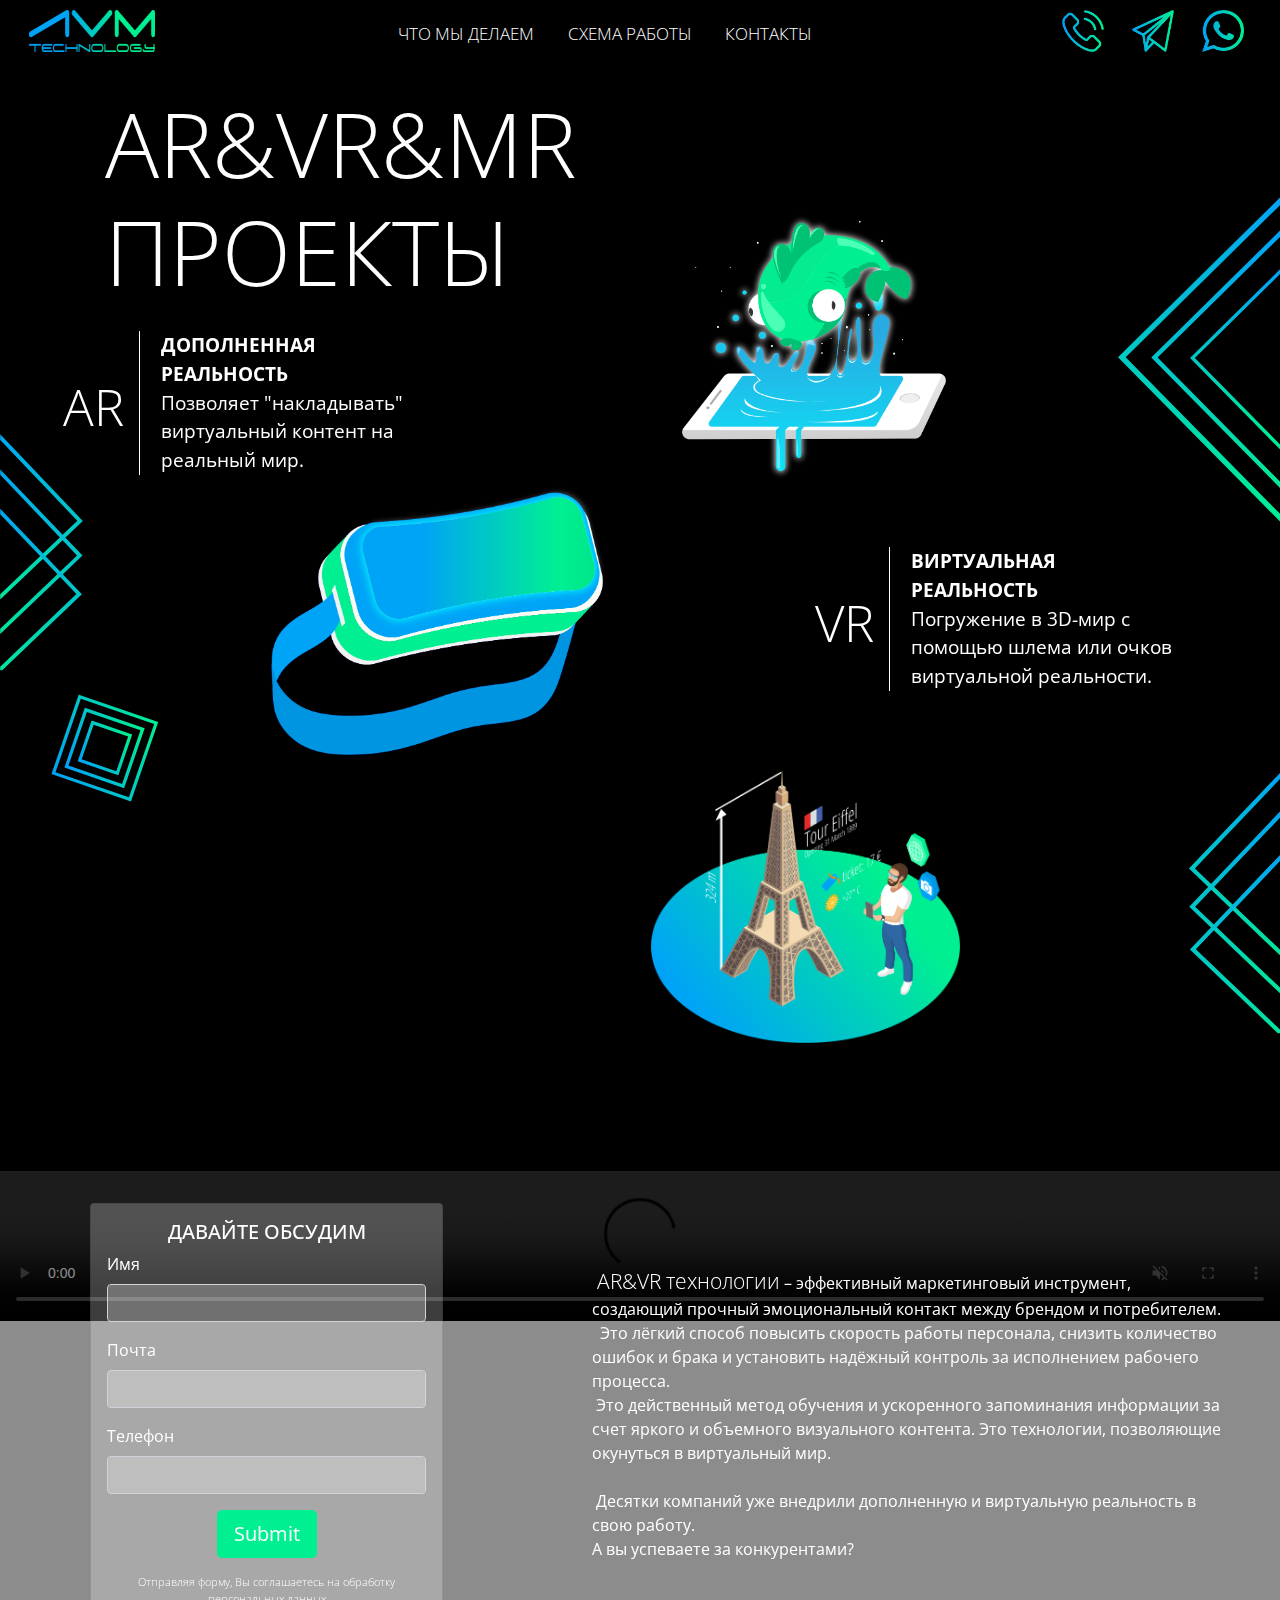
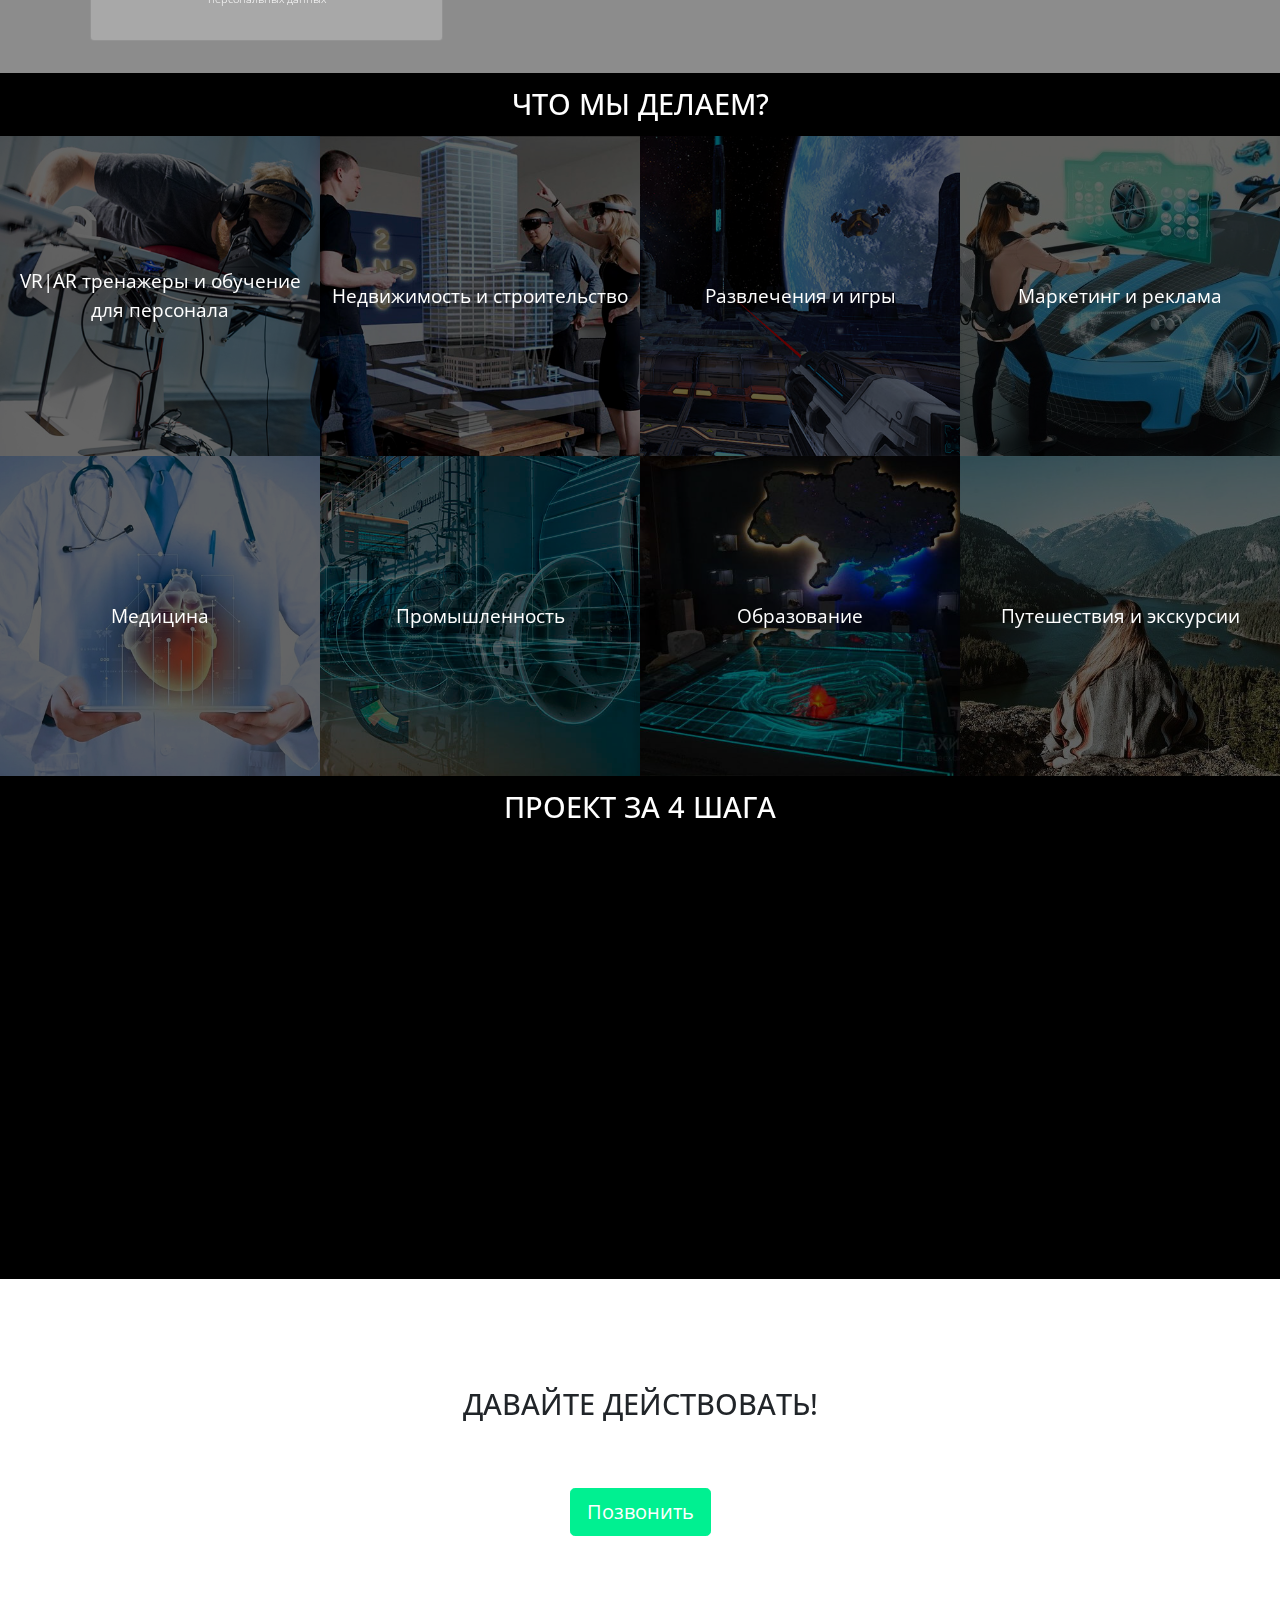
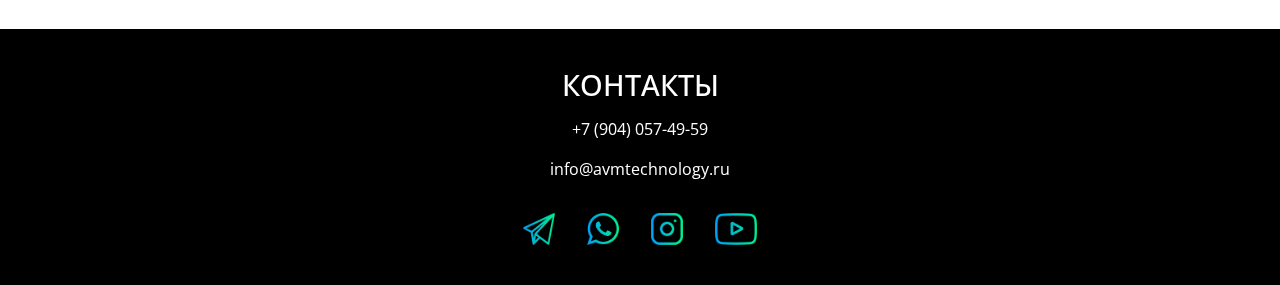
==== commit 1d6c5a19: "-" ====
--- a/index.html
+++ b/index.html
@@ -16,8 +16,8 @@
 
     <title>AVM Technology</title>
 </head>
-<body>
-<!--<div>-->
+<!--<<div>-->
+<!--<div class="container-fluid">-->
 <!--Первый-->
 
 <div class="row menu_xs sticky-top align-items-center ">
@@ -42,12 +42,15 @@
         </a>
     </div>
 <!--</div>-->
+    <div class="row">
         <div class="col-12 menu__links">
             <a class="menu__links-item" href="#WhatWeDo">ЧТО МЫ ДЕЛАЕМ</a>
             <a class="menu__links-item" href="#howWorks">СХЕМА РАБОТЫ</a>
             <a class="menu__links-item" href="#contacts">КОНТАКТЫ</a>
         </div>
-</div>
+    </div>
+</div>
+
 
 <div class="row menu sticky-top">
     <div class="col-lg-auto col-5 d-flex align-items-center ">
@@ -112,7 +115,7 @@
                 <div class="col-xs-12 col-md-8 order-2">
                     <img class="logo_lead VR" id="logo_VR" src="img/1.png" alt="VR"/>
                 </div>
-                <div class="vr-row-text-xs col-xs-12 col-md-4 order-md-2 d-flex align-items-center revealator-slideleft revealator-delay4 revealator-duration revealator-once">
+                <div class="vr-row-text-xs col-xs-12 col-md-4 order-md-2 d-flex align-items-center revealator-slideleft revealator-delay2 revealator-once">
                     <h1 class="display-3">VR</h1>
                     <!--<div class="col-auto">-->
                     <p class="text__lead">
@@ -126,7 +129,7 @@
             </div>
             <!--</div>-->
             <div class="row mr-row">
-                <div class="col-xs-12 col-md-4 d-flex align-items-center revealator-slideright revealator-delay8 revealator-duration revealator-once">
+                <div class="col-xs-12 col-md-4 d-flex align-items-center revealator-slideright revealator-delay4 revealator-once">
                     <h1 class="display-3">MR</h1>
                     <!--<div class="col-auto d-flex align-items-center">-->
                     <p class="text__lead">
@@ -353,7 +356,7 @@
 </div>
 
 <!--</div>-->
-<!--</div>-->
+</div>
 
 
 <div id="result_form"></div>
--- a/style.css
+++ b/style.css
@@ -119,31 +119,6 @@
     /*padding-bottom: 2em;*/
 }
 
-/*.projects_block {*/
-    /*!*margin-top: em;*!*/
-    /*!*padding: 2rem 1rem;*!*/
-    /*!*margin-bottom: 2rem;*!*/
-    /*!*border-radius: 0.3rem;*!*/
-    /*display:block;*/
-    /*!*margin-bottom: 0;*!*/
-    /*!*margin-top: 2em;*!*/
-    /*background-image: url("img/left.svg");*/
-    /*background-position: left;*/
-    /*background-size: contain;*/
-    /*background-color: black;*/
-    /*background-repeat: no-repeat;*/
-    /*padding-bottom: 2em;*/
-/*}*/
-
-/*.projects_block_right_side {*/
-    /*background-image: url("img/right.svg");*/
-    /*background-position: center right;*/
-    /*!*background-attachment: fixed;*!*/
-    /*background-size: contain;*/
-
-    /*background-repeat: no-repeat;*/
-    /*color: white;*/
-/*}*/
 
 .display-1 {
     /*width:100%;*/
@@ -177,7 +152,7 @@
     /*left: 4em;*/
     /*height: 14em;*/
     top: 0;
-    left:3em;
+    left:0;
 
 }
 
@@ -193,7 +168,7 @@
 
 .MR {
     top: 0;
-    left: 1em;
+    left: 0;
     /*height: 12em;*/
 
 }
--- a/modern-styles.css
+++ b/modern-styles.css
@@ -94,10 +94,17 @@
 }
 
 @media (max-width: 600px ) {
+
+    .revealator-fade, .revealator-slideright, .revealator-slideleft{
+        transform: translate(0, 0);
+
+        opacity: 1;
+    }
     .AR {
         /*top: -8em;*/
         /*left: 4em;*/
         height: 14em;
+        padding-left: 3em;
         /*top: 0;*/
         /*left: 5em;*/
     }
@@ -117,7 +124,7 @@
     }
 
     .vr-row-text-xs {
-        margin-left: 3.4em;
+        padding-left: 4.4em;
     }
 
     .text__lead {
@@ -127,7 +134,7 @@
 
     .MR {
         top: 0;
-        left: 1em;
+        padding-left: 4em;
         height: 12em;
 
     }
